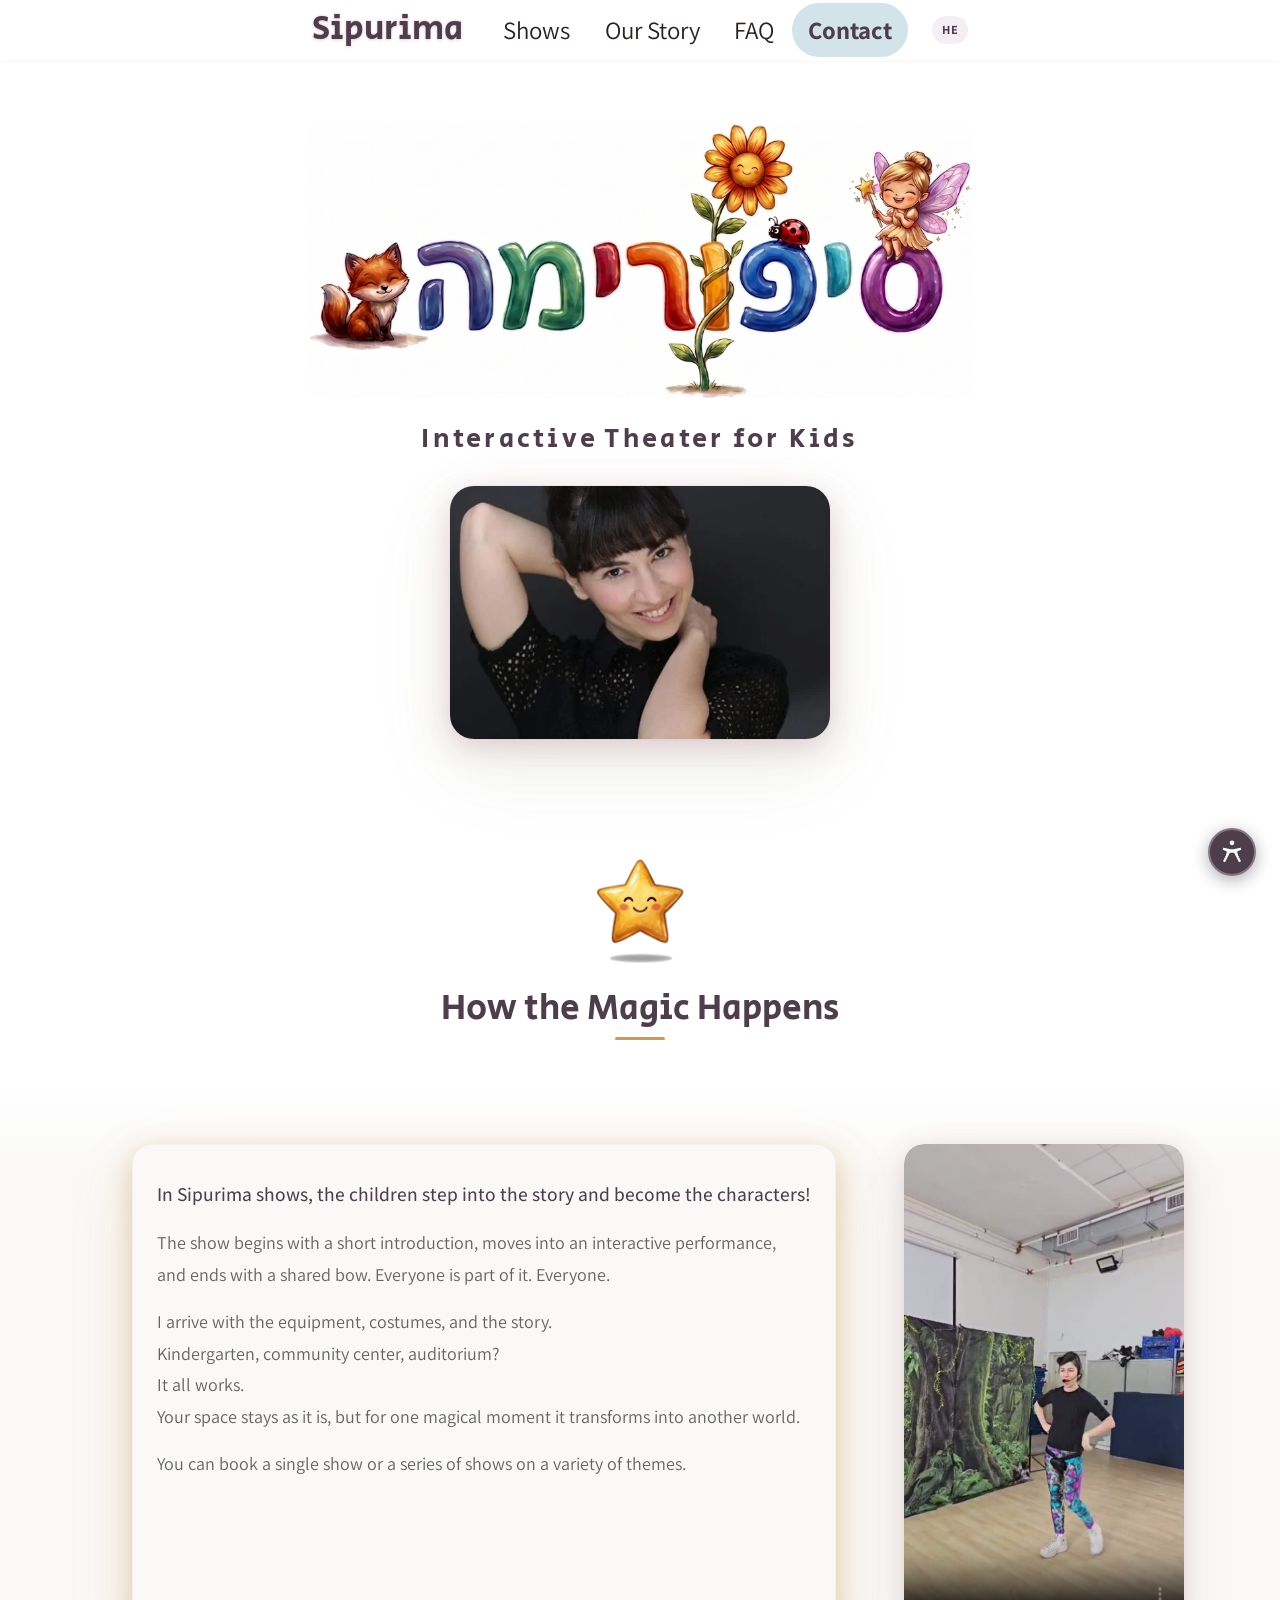
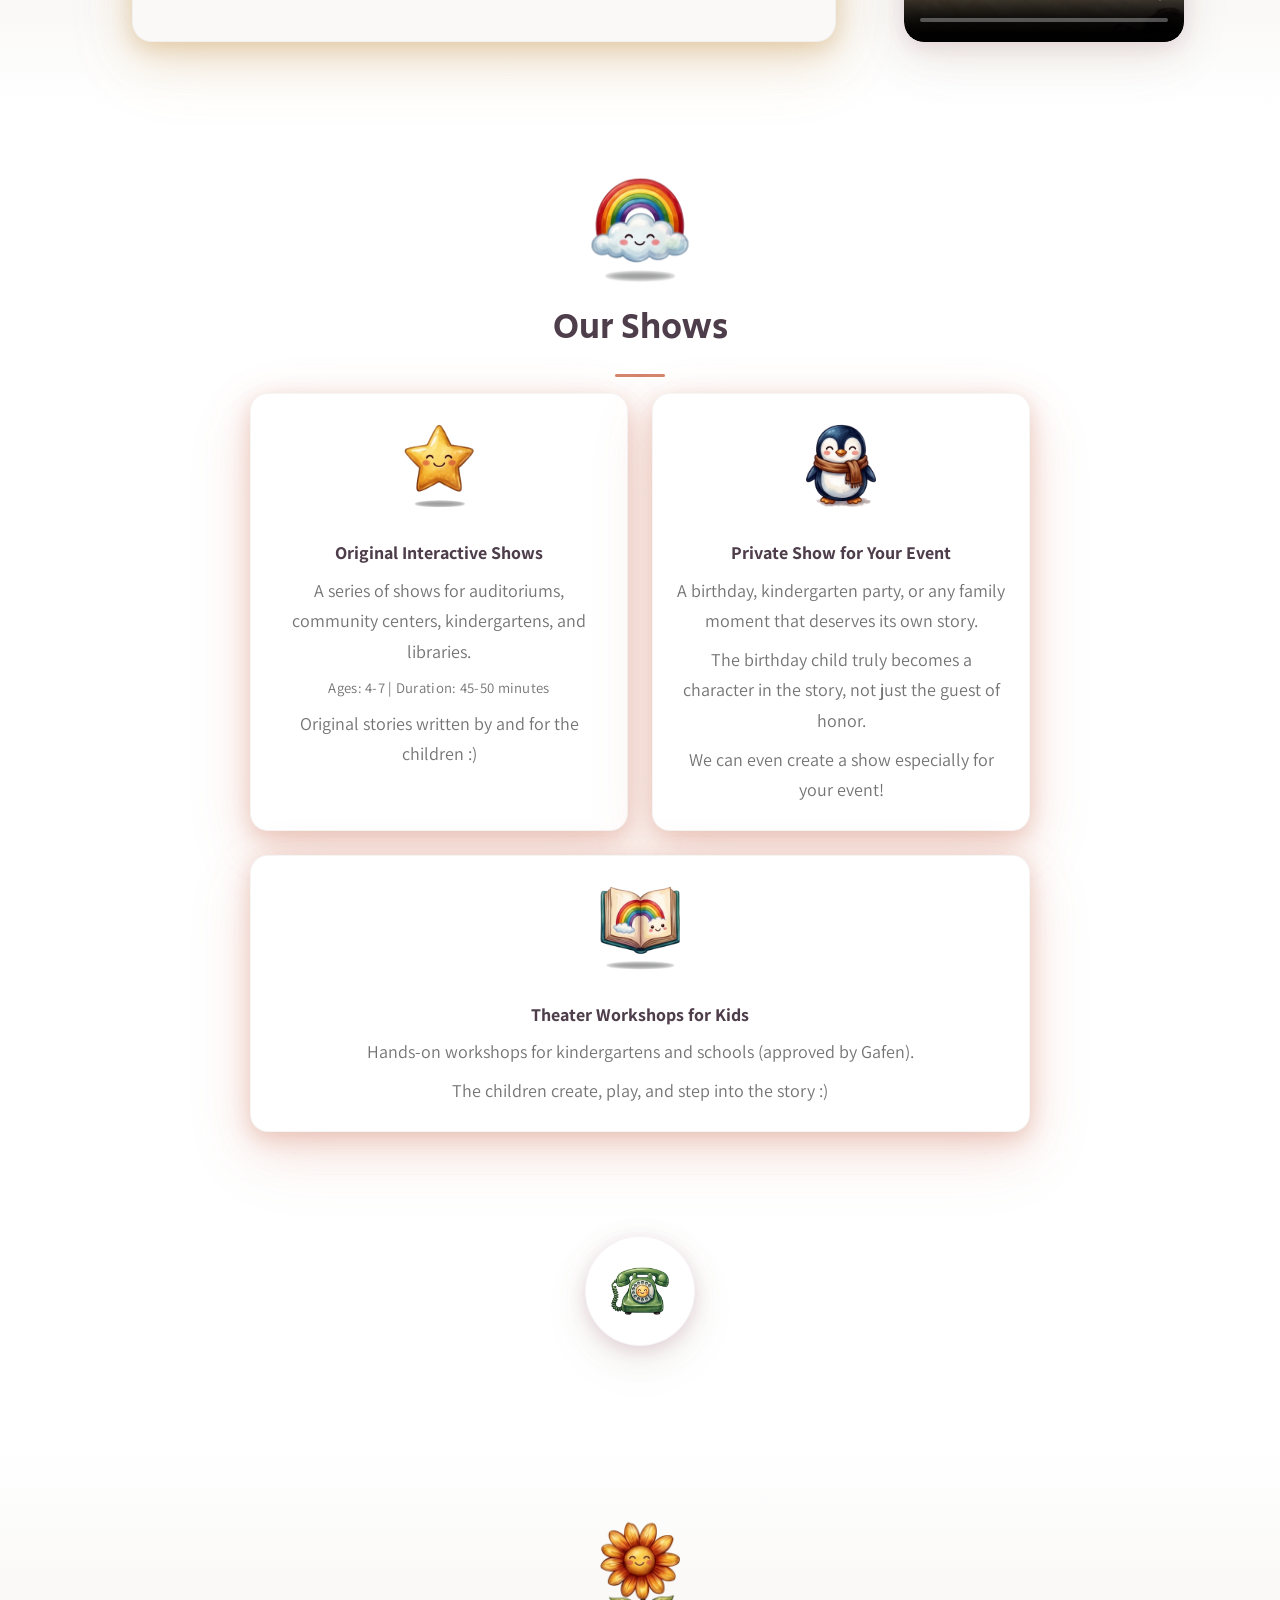
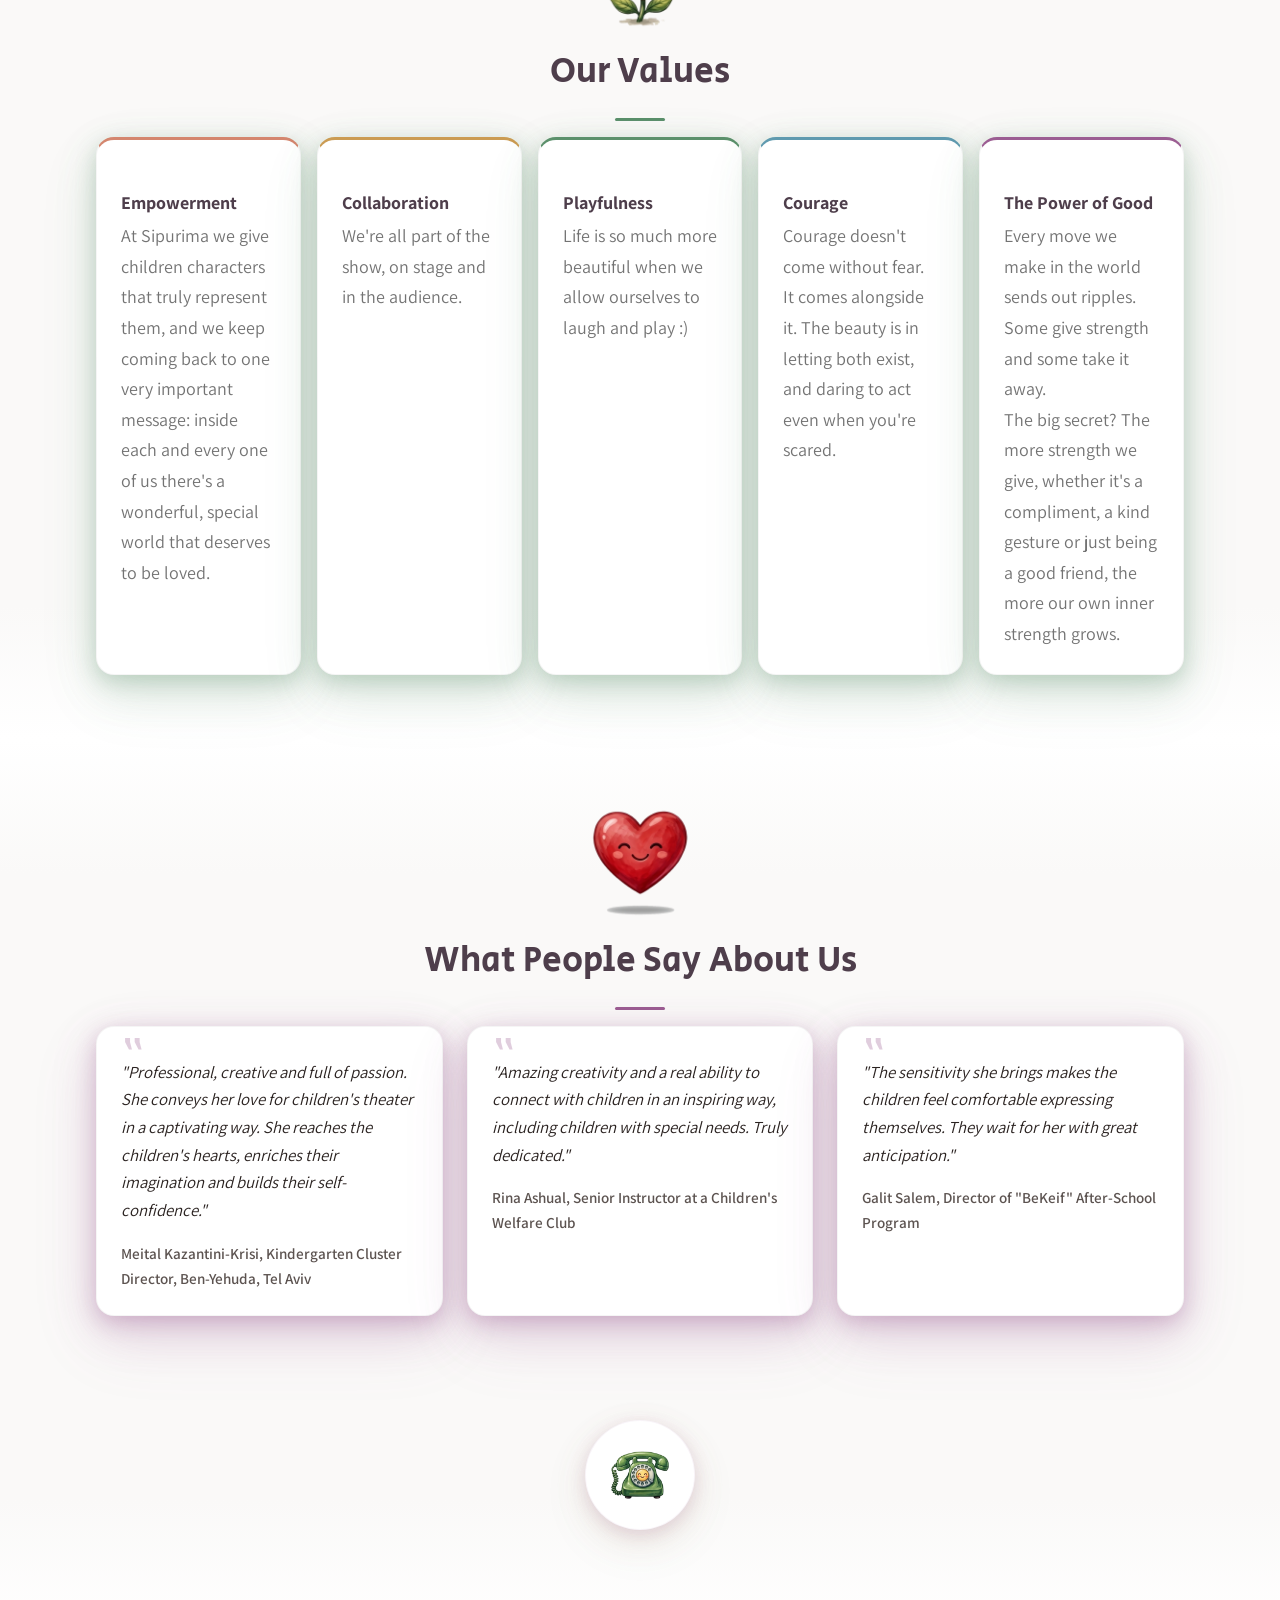
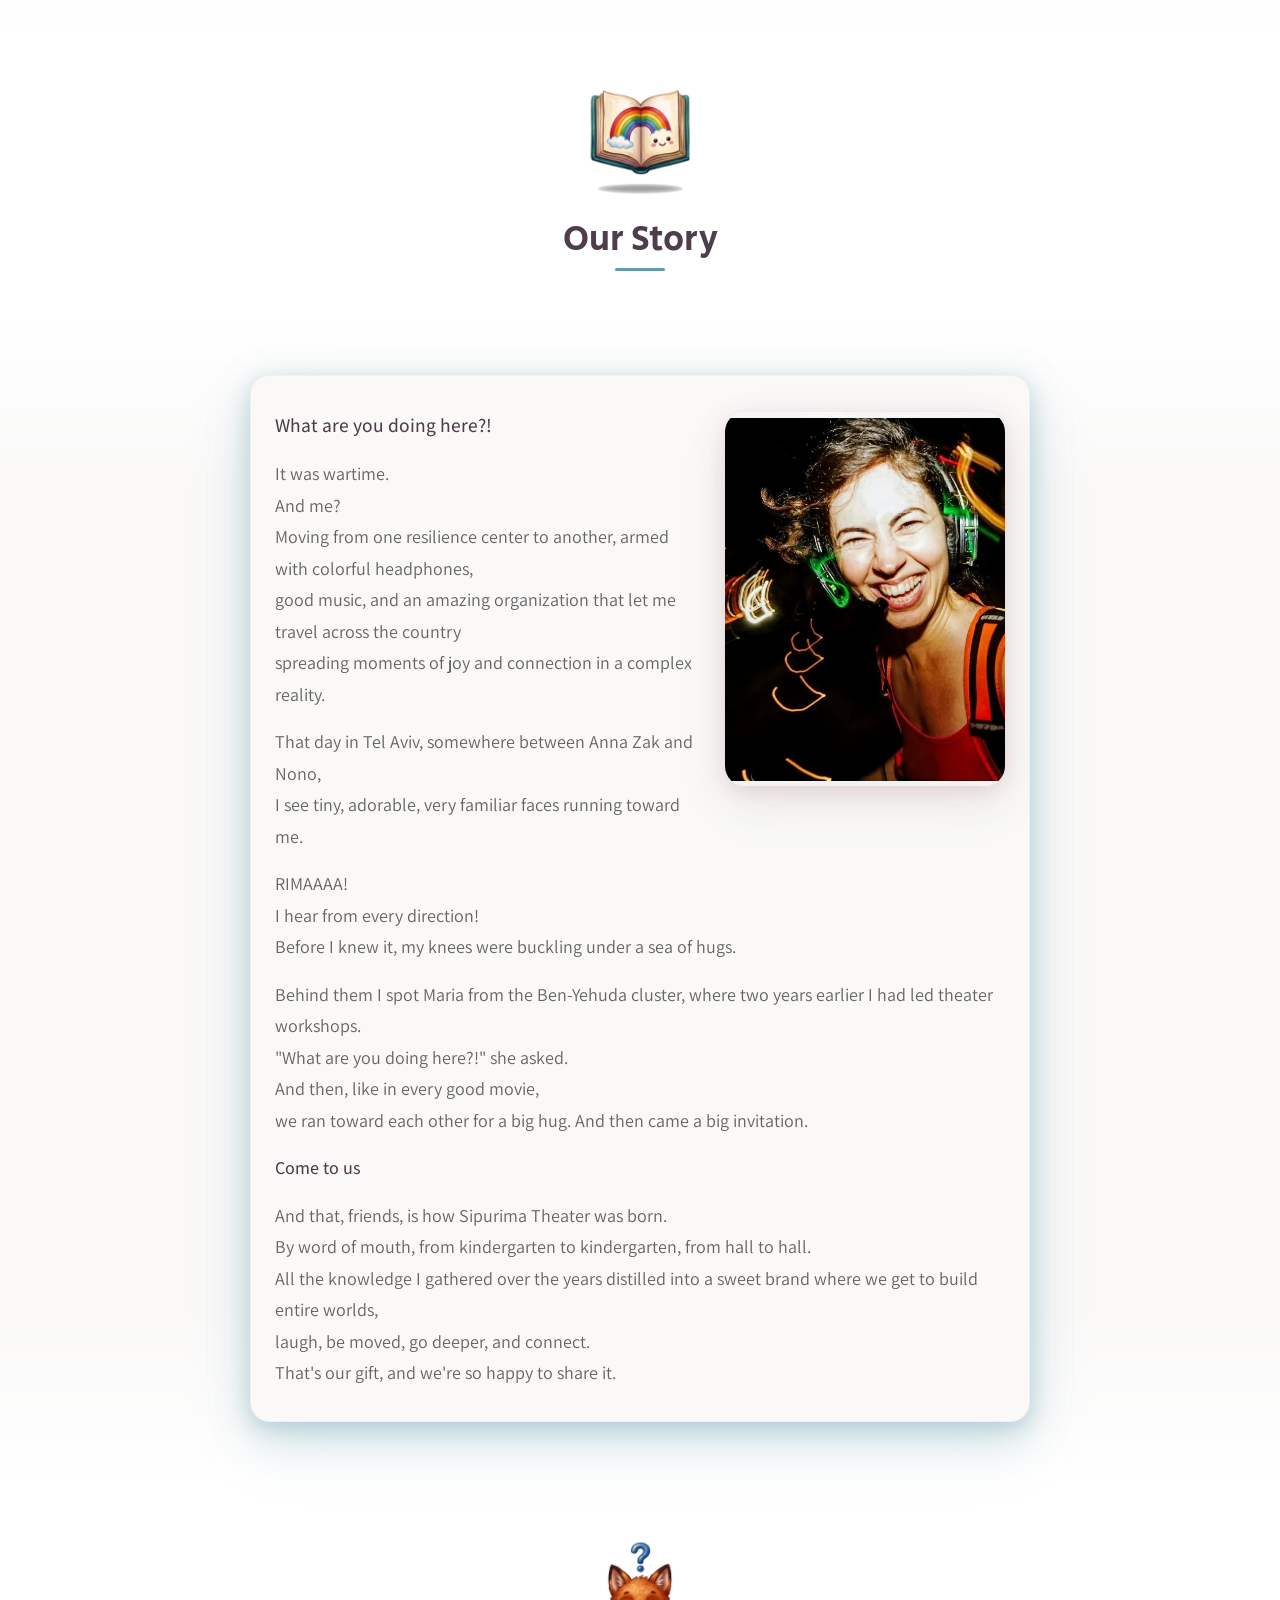
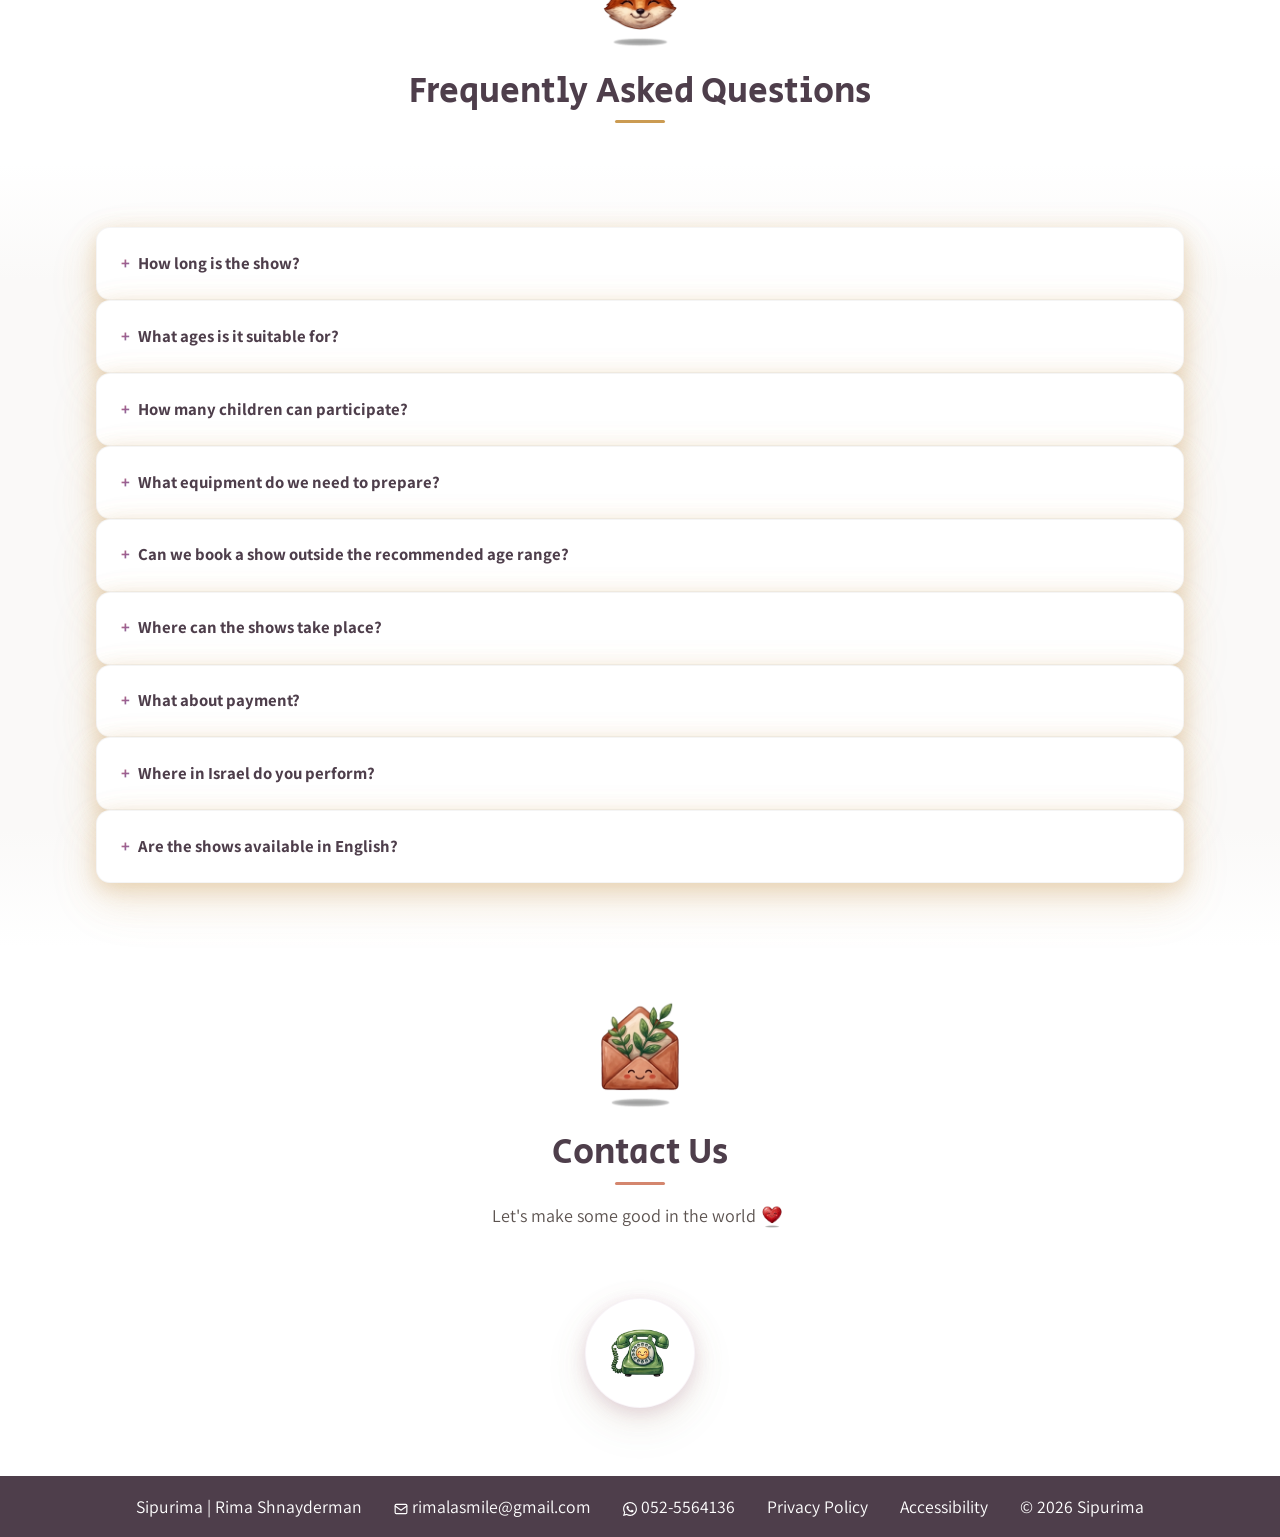
==== website/en/index.html @ 1432ec27 "i18n: add English version + language switcher + bilingual FAQ - Full English page at /en/ with LTR l" ====
<!DOCTYPE html>
<html lang="en" dir="ltr">
<head>
  <meta charset="UTF-8">
  <meta name="viewport" content="width=device-width, initial-scale=1.0">
  <title>Sipurima | Interactive Children's Theater | Rima Shnayderman</title>
  <meta name="description" content="Interactive children's theater across Israel. Theater workshops (approved by Gafen), birthday shows, and team-building performances. Rima Shnayderman.">
  <meta name="keywords" content="Sipurima, Rima Shnayderman, children's theater Israel, interactive theater for kids, kids shows Israel, theater workshops, birthday shows, educational theater, audience participation shows">
  <meta name="google-site-verification" content="5BqhYGvJjFXEqBdQbfiK4NbjrdPpx2jIFDxbOqtiEQo">
  <meta name="theme-color" content="#1A1A2E">
  <meta property="og:type" content="website">
  <meta property="og:locale" content="en_US">
  <meta property="og:title" content="Sipurima | Interactive Children's Theater">
  <meta property="og:description" content="Interactive shows across Israel. Theater workshops (approved by Gafen), birthday shows, and team-building performances. Rima Shnayderman.">
  <meta property="og:url" content="https://sipurima.com/en/">
  <meta property="og:image" content="https://sipurima.com/assets/images/hero-rima-1200.jpg">
  <meta name="twitter:card" content="summary_large_image">
  <meta name="twitter:title" content="Sipurima | Interactive Children's Theater">
  <meta name="twitter:description" content="Interactive shows across Israel. Theater workshops (approved by Gafen), birthday shows, and team-building performances. Rima Shnayderman.">
  <meta name="twitter:image" content="https://sipurima.com/assets/images/hero-rima-1200.jpg">
  <link rel="canonical" href="https://sipurima.com/en/">
  <link rel="alternate" hreflang="he" href="https://sipurima.com/">
  <link rel="alternate" hreflang="en" href="https://sipurima.com/en/">
  <link rel="icon" type="image/png" sizes="32x32" href="../assets/favicon-32.png?v=2">
  <link rel="icon" type="image/png" sizes="16x16" href="../assets/favicon-16.png?v=2">
  <link rel="apple-touch-icon" href="../assets/apple-touch-icon.png?v=2">
  <link rel="manifest" href="../manifest.json">
  <link rel="preload" as="font" type="font/woff2" href="../assets/fonts/secular-one-latin.woff2" crossorigin>
  <link rel="preload" as="font" type="font/woff2" href="../assets/fonts/assistant-latin.woff2" crossorigin>
  <link rel="preload" as="font" type="font/woff2" href="../assets/fonts/heebo-latin.woff2" crossorigin>
  <link rel="stylesheet" href="../style.css?v=5">
  <script type="application/ld+json">
  {
    "@context": "https://schema.org",
    "@type": ["LocalBusiness", "PerformingGroup"],
    "@id": "https://sipurima.com/#business",
    "name": "Sipurima",
    "alternateName": "סיפורימה",
    "description": "Interactive children's theater across Israel. Theater workshops and audience-participation shows.",
    "image": "https://sipurima.com/assets/images/hero-rima-1200.jpg",
    "founder": { "@type": "Person", "name": "Rima Shnayderman", "alternateName": ["רימה שניידרמן", "רימלה"] },
    "telephone": "+972525564136",
    "email": "rimalasmile@gmail.com",
    "url": "https://sipurima.com/en/",
    "areaServed": "Israel",
    "address": { "@type": "PostalAddress", "addressCountry": "IL" },
    "priceRange": "$$",
    "knowsLanguage": ["he", "en"],
    "keywords": "Sipurima, children's theater Israel, interactive theater for kids, theater workshops, Rima Shnayderman, audience participation shows, birthday shows, educational theater"
  }
  </script>
  <script type="application/ld+json">
  {
    "@context": "https://schema.org",
    "@type": "FAQPage",
    "mainEntity": [
      {"@type": "Question", "name": "How long is the show?", "acceptedAnswer": {"@type": "Answer", "text": "Between 45 and 50 minutes."}},
      {"@type": "Question", "name": "What ages is it suitable for?", "acceptedAnswer": {"@type": "Answer", "text": "Ages 4-7."}},
      {"@type": "Question", "name": "How many children can participate?", "acceptedAnswer": {"@type": "Answer", "text": "The show works for groups of 10 to 200 children. We adapt the structure to fit the group size."}},
      {"@type": "Question", "name": "What equipment do we need to prepare?", "acceptedAnswer": {"@type": "Answer", "text": "Seating for the children, an open space for the performance, and a power outlet. We take care of everything else :)"}},
      {"@type": "Question", "name": "Can we book a show outside the recommended age range?", "acceptedAnswer": {"@type": "Answer", "text": "Yes! We have content suitable for ages 3 and 8 as well, but these are different programs, so it's better to talk to us first."}},
      {"@type": "Question", "name": "Where can the shows take place?", "acceptedAnswer": {"@type": "Answer", "text": "Kindergartens, community centers, auditoriums, libraries, living rooms... anywhere the kids feel comfortable."}},
      {"@type": "Question", "name": "What about payment?", "acceptedAnswer": {"@type": "Answer", "text": "After a first conversation we'll send you a clear quote."}},
      {"@type": "Question", "name": "Where in Israel do you perform?", "acceptedAnswer": {"@type": "Answer", "text": "Sipurima travels all over the country! Talk to us, we're nice ;)"}},
      {"@type": "Question", "name": "Are the shows available in English?", "acceptedAnswer": {"@type": "Answer", "text": "Yes! Our shows are available in both Hebrew and English. Let us know your preference when booking."}}
    ]
  }
  </script>
</head>
<body>

  <!-- SVG sprite -->
  <svg xmlns="http://www.w3.org/2000/svg" class="svg-sprite">
    <symbol id="icon-wa" viewBox="0 0 24 24"><path fill="currentColor" d="M17.472 14.382c-.297-.149-1.758-.867-2.03-.967-.273-.099-.471-.148-.67.15-.197.297-.767.966-.94 1.164-.173.199-.347.223-.644.075-.297-.15-1.255-.463-2.39-1.475-.883-.788-1.48-1.761-1.653-2.059-.173-.297-.018-.458.13-.606.134-.133.298-.347.446-.52.149-.174.198-.298.298-.497.099-.198.05-.371-.025-.52-.075-.149-.669-1.612-.916-2.207-.242-.579-.487-.5-.669-.51-.173-.008-.371-.01-.57-.01-.198 0-.52.074-.792.372-.272.297-1.04 1.016-1.04 2.479 0 1.462 1.065 2.875 1.213 3.074.149.198 2.096 3.2 5.077 4.487.709.306 1.262.489 1.694.625.712.227 1.36.195 1.871.118.571-.085 1.758-.719 2.006-1.413.248-.694.248-1.289.173-1.413-.074-.124-.272-.198-.57-.347m-5.421 7.403h-.004a9.87 9.87 0 01-5.031-1.378l-.361-.214-3.741.982.998-3.648-.235-.374a9.86 9.86 0 01-1.51-5.26c.001-5.45 4.436-9.884 9.888-9.884 2.64 0 5.122 1.03 6.988 2.898a9.825 9.825 0 012.893 6.994c-.003 5.45-4.437 9.884-9.885 9.884m8.413-18.297A11.815 11.815 0 0012.05 0C5.495 0 .16 5.335.157 11.892c0 2.096.547 4.142 1.588 5.945L.057 24l6.305-1.654a11.882 11.882 0 005.683 1.448h.005c6.554 0 11.89-5.335 11.893-11.893a11.821 11.821 0 00-3.48-8.413z"/></symbol>
    <symbol id="icon-email" viewBox="0 0 24 24"><rect x="2" y="4" width="20" height="16" rx="2" fill="none" stroke="currentColor" stroke-width="2"/><path d="m22 7-10 7L2 7" fill="none" stroke="currentColor" stroke-width="2" stroke-linecap="round" stroke-linejoin="round"/></symbol>
    <symbol id="i-sun" viewBox="0 0 100 100">
      <g stroke="#F5D76E" stroke-width="3.5" stroke-linecap="round" fill="none" opacity="0.9"><path d="M50 8 Q52 15, 50 18"/><path d="M50 82 Q48 88, 50 92"/><path d="M8 50 Q14 48, 18 50"/><path d="M82 50 Q88 52, 92 50"/><path d="M22 22 Q27 26, 28 28"/><path d="M72 22 Q74 27, 73 29"/><path d="M22 78 Q26 74, 28 72"/><path d="M78 78 Q74 75, 72 72"/><path d="M35 12 Q37 17, 36 20"/><path d="M65 12 Q63 18, 64 20"/><path d="M12 35 Q17 36, 20 36"/><path d="M12 65 Q18 63, 20 64"/><path d="M80 35 Q85 37, 88 36"/><path d="M80 65 Q86 64, 88 65"/><path d="M35 88 Q36 83, 36 80"/><path d="M65 88 Q64 84, 64 80"/></g>
      <ellipse cx="50" cy="50" rx="27" ry="26" fill="#F5D76E" stroke="#E8C43A" stroke-width="2.5"/>
      <circle cx="40" cy="45" r="3" fill="#2A2622"/><circle cx="60" cy="44" r="3.2" fill="#2A2622"/>
      <path d="M38 57 Q44 65, 50 64 Q56 63, 62 56" fill="none" stroke="#2A2622" stroke-width="2.5" stroke-linecap="round"/>
      <circle cx="35" cy="55" r="4" fill="#F2BFB0" opacity="0.6"/><circle cx="65" cy="54" r="4" fill="#F2BFB0" opacity="0.6"/>
    </symbol>
    <symbol id="i-phone" viewBox="0 0 100 100">
      <rect x="28" y="12" width="44" height="76" rx="10" fill="#8FAE8B" stroke="#6B9A6B" stroke-width="2.5"/>
      <rect x="34" y="22" width="32" height="42" rx="4" fill="#d4e8d4" stroke="#6B9A6B" stroke-width="1.5"/>
      <circle cx="50" cy="74" r="5" fill="#d4e8d4" stroke="#6B9A6B" stroke-width="1.5"/>
      <circle cx="43" cy="38" r="2.5" fill="#2A2622"/><circle cx="57" cy="37" r="2.8" fill="#2A2622"/>
      <path d="M42 47 Q48 53, 58 47" fill="none" stroke="#2A2622" stroke-width="2.5" stroke-linecap="round"/>
      <circle cx="38" cy="44" r="3" fill="#F2BFB0" opacity="0.5"/><circle cx="62" cy="43" r="3" fill="#F2BFB0" opacity="0.5"/>
    </symbol>
    <symbol id="i-star" viewBox="0 0 100 100">
      <path d="M50 10 L58 38 L88 38 L64 56 L72 84 L50 68 L28 84 L36 56 L12 38 L42 38 Z" fill="#F5D76E" stroke="#E8C43A" stroke-width="2.5" stroke-linejoin="round"/>
      <circle cx="42" cy="42" r="3.2" fill="#2A2622"/><circle cx="58" cy="41" r="3.5" fill="#2A2622"/>
      <path d="M38 52 Q44 62, 50 61 Q56 60, 62 51" fill="none" stroke="#2A2622" stroke-width="2.8" stroke-linecap="round"/>
      <circle cx="37" cy="50" r="3" fill="#F2BFB0" opacity="0.5"/><circle cx="63" cy="49" r="3" fill="#F2BFB0" opacity="0.5"/>
    </symbol>
    <symbol id="i-heart" viewBox="0 0 100 100">
      <path d="M50 88 C20 65, 5 45, 15 30 C22 20, 35 18, 50 32 C65 18, 78 20, 85 30 C95 45, 80 65, 50 88Z" fill="#F2BFB0" stroke="#D4908A" stroke-width="2.5"/>
      <path d="M35 43 Q39 41, 45 43" fill="none" stroke="#2A2622" stroke-width="2.5" stroke-linecap="round"/>
      <path d="M53 42 Q57 40, 63 42" fill="none" stroke="#2A2622" stroke-width="2.5" stroke-linecap="round"/>
      <path d="M40 55 Q48 60, 58 54" fill="none" stroke="#2A2622" stroke-width="2.2" stroke-linecap="round"/>
      <circle cx="35" cy="51" r="3.5" fill="#F5D76E" opacity="0.4"/><circle cx="63" cy="50" r="3.5" fill="#F5D76E" opacity="0.4"/>
    </symbol>
    <symbol id="i-rainbow" viewBox="0 0 100 100">
      <path d="M10 78 Q10 22, 50 22 Q90 22, 90 78" fill="none" stroke="#F2BFB0" stroke-width="8" stroke-linecap="round"/>
      <path d="M20 78 Q20 32, 50 32 Q80 32, 80 78" fill="none" stroke="#F5D76E" stroke-width="8" stroke-linecap="round"/>
      <path d="M30 78 Q30 42, 50 42 Q70 42, 70 78" fill="none" stroke="#8FAE8B" stroke-width="8" stroke-linecap="round"/>
      <circle cx="42" cy="60" r="2.8" fill="#2A2622"/><circle cx="58" cy="59" r="3" fill="#2A2622"/>
      <path d="M42 70 Q50 76, 58 69" fill="none" stroke="#2A2622" stroke-width="2.2" stroke-linecap="round"/>
      <circle cx="37" cy="66" r="3" fill="#F2BFB0" opacity="0.5"/><circle cx="63" cy="65" r="3" fill="#F2BFB0" opacity="0.5"/>
    </symbol>
    <symbol id="i-flower" viewBox="0 0 100 100">
      <ellipse cx="50" cy="26" rx="11" ry="15" fill="#F2BFB0" stroke="#D4908A" stroke-width="1.5"/>
      <ellipse cx="50" cy="26" rx="11" ry="15" fill="#F5D76E" stroke="#E8C43A" stroke-width="1.5" transform="rotate(72 50 50)"/>
      <ellipse cx="50" cy="26" rx="11" ry="15" fill="#F2BFB0" stroke="#D4908A" stroke-width="1.5" transform="rotate(144 50 50)"/>
      <ellipse cx="50" cy="26" rx="11" ry="15" fill="#F5D76E" stroke="#E8C43A" stroke-width="1.5" transform="rotate(216 50 50)"/>
      <ellipse cx="50" cy="26" rx="11" ry="15" fill="#F2BFB0" stroke="#D4908A" stroke-width="1.5" transform="rotate(288 50 50)"/>
      <circle cx="50" cy="50" r="15" fill="#F5D76E" stroke="#E8C43A" stroke-width="2"/>
      <circle cx="44" cy="47" r="2.5" fill="#2A2622"/><circle cx="56" cy="46" r="2.8" fill="#2A2622"/>
      <path d="M43 56 Q50 62, 57 55" fill="none" stroke="#2A2622" stroke-width="2.2" stroke-linecap="round"/>
      <circle cx="39" cy="53" r="3" fill="#F2BFB0" opacity="0.5"/><circle cx="61" cy="52" r="3" fill="#F2BFB0" opacity="0.5"/>
      <path d="M50 65 Q48 80, 50 90" fill="none" stroke="#8FAE8B" stroke-width="3" stroke-linecap="round"/>
      <path d="M50 78 Q40 73, 38 78" fill="none" stroke="#8FAE8B" stroke-width="2.5" stroke-linecap="round"/>
    </symbol>
    <symbol id="i-book" viewBox="0 0 100 100">
      <path d="M14 25 Q14 18, 25 18 L50 22 L75 18 Q86 18, 86 25 L86 75 Q86 82, 75 82 L50 78 L25 82 Q14 82, 14 75Z" fill="#FDF5E6" stroke="#2A2622" stroke-width="2.5"/>
      <line x1="50" y1="22" x2="50" y2="78" stroke="#2A2622" stroke-width="2" opacity="0.4"/>
      <rect x="20" y="35" width="24" height="2.5" rx="1.2" fill="#2A2622" opacity="0.35"/>
      <rect x="20" y="42" width="18" height="2.5" rx="1.2" fill="#2A2622" opacity="0.35"/>
      <rect x="20" y="49" width="20" height="2.5" rx="1.2" fill="#2A2622" opacity="0.25"/>
      <rect x="56" y="35" width="24" height="2.5" rx="1.2" fill="#2A2622" opacity="0.35"/>
      <rect x="56" y="42" width="18" height="2.5" rx="1.2" fill="#2A2622" opacity="0.35"/>
      <rect x="56" y="49" width="20" height="2.5" rx="1.2" fill="#2A2622" opacity="0.25"/>
      <circle cx="41" cy="60" r="2.2" fill="#2A2622"/><circle cx="59" cy="59" r="2.2" fill="#2A2622"/>
      <path d="M44 68 Q49 71, 56 67" fill="none" stroke="#2A2622" stroke-width="2.2" stroke-linecap="round"/>
      <circle cx="35" cy="65" r="3" fill="#F2BFB0" opacity="0.5"/><circle cx="65" cy="64" r="3" fill="#F2BFB0" opacity="0.5"/>
    </symbol>
    <symbol id="i-envelope" viewBox="0 0 100 100">
      <rect x="12" y="25" width="76" height="50" rx="8" fill="#fff" stroke="#E0E0E0" stroke-width="2"/>
      <path d="M12 30 L50 55 L88 30" fill="none" stroke="#EA4335" stroke-width="3" stroke-linecap="round" stroke-linejoin="round"/>
      <path d="M12 30 L12 72" fill="none" stroke="#4285F4" stroke-width="4" stroke-linecap="round"/>
      <path d="M88 30 L88 72" fill="none" stroke="#FBBC05" stroke-width="4" stroke-linecap="round"/>
      <path d="M12 75 L88 75" fill="none" stroke="#34A853" stroke-width="4" stroke-linecap="round"/>
      <circle cx="38" cy="48" r="2.8" fill="#2A2622"/><circle cx="62" cy="47" r="3" fill="#2A2622"/>
      <path d="M36 58 Q42 66, 50 65 Q58 64, 64 57" fill="none" stroke="#2A2622" stroke-width="2.5" stroke-linecap="round"/>
      <ellipse cx="50" cy="63" rx="4" ry="2.5" fill="#E88B8B" opacity="0.7"/>
      <circle cx="32" cy="55" r="3.5" fill="#F2BFB0" opacity="0.5"/><circle cx="68" cy="54" r="3.5" fill="#F2BFB0" opacity="0.5"/>
    </symbol>
  </svg>


  <!-- NAV -->
  <nav class="nav" id="nav">
    <div class="container nav__inner">
      <a href="#home" class="nav__brand">Sipurima</a>
      <ul class="nav__links" id="nav-links">
        <li><a href="#shows" data-section="shows">Shows</a></li>
        <li><a href="#about" data-section="about">Our Story</a></li>
        <li><a href="#faq" data-section="faq">FAQ</a></li>
        <li><a href="#contact" data-section="contact">Contact</a></li>
      </ul>
      <div class="nav__actions">
        <a href="../" class="nav__lang" aria-label="עברית">HE</a>
        <button class="nav__toggle" id="nav-toggle" aria-label="Menu" aria-expanded="false"><span></span><span></span><span></span></button>
      </div>
    </div>
  </nav>

  <!-- HERO -->
  <header class="hero" id="home">
    <div class="container hero__inner">
      <h1 class="hero__title">
        <img src="../assets/images/logo-hero.png" alt="Sipurima, Interactive Theater for Kids" class="hero__logo" width="1998" height="828">
      </h1>
      <p class="hero__tagline">Interactive Theater for Kids</p>
      <div class="hero__image">
        <picture>
          <source type="image/webp" srcset="../assets/images/hero-rima-480.webp 480w, ../assets/images/hero-rima-768.webp 768w, ../assets/images/hero-rima-1200.webp 1200w" sizes="(max-width: 600px) 100vw, 480px">
          <source type="image/jpeg" srcset="../assets/images/hero-rima-480.jpg 480w, ../assets/images/hero-rima-768.jpg 768w, ../assets/images/hero-rima-1200.jpg 1200w" sizes="(max-width: 600px) 100vw, 480px">
          <img src="../assets/images/hero-rima-768.jpg" alt="Rima Shnayderman, Sipurima" loading="eager" decoding="async" fetchpriority="high" width="768" height="512">
        </picture>
      </div>
    </div>
  </header>

  <main>

    <!-- ═══════════ SHOWS ═══════════ -->
    <section id="shows" class="scroll-section">

      <div class="page-header">
        <div class="container">
          <img src="../assets/images/icon-star.png" alt="" class="section__icon" aria-hidden="true" width="120" height="120">
          <h2 class="section__title" id="how-heading">How the Magic Happens</h2>
          <div class="page-header__line page-header__line--gold"></div>
        </div>
      </div>

      <div class="section" aria-labelledby="how-heading">
        <div class="container how__grid">
          <div class="content-card">
            <p><strong>In Sipurima shows, the children step into the story and become the characters!</strong></p>
            <p>The show begins with a short introduction, moves into an interactive performance,<br>and ends with a shared bow. Everyone is part of it. Everyone.</p>
            <p>I arrive with the equipment, costumes, and the story.<br>Kindergarten, community center, auditorium?<br>It all works.<br>Your space stays as it is, but for one magical moment it transforms into another world.</p>
            <p>You can book a single show or a series of shows on a variety of themes.</p>
          </div>
          <div class="how__video">
            <video controls playsinline preload="metadata" poster="../assets/video/poster.jpg" aria-label="Video clip from a Sipurima show">
              <source src="../assets/video/sipurima-show.mp4" type="video/mp4">
            </video>
          </div>
        </div>
      </div>

      <div class="section" aria-labelledby="services-heading">
        <div class="container">
          <img src="../assets/images/icon-rainbow.png" alt="" class="section__icon" aria-hidden="true" width="120" height="120">
          <h3 id="services-heading" class="section__title">Our Shows</h3>
          <div class="page-header__line page-header__line--pink"></div>
          <div class="services-grid">
            <div class="service-card reveal">
              <img src="../assets/images/icon-star.png" alt="" class="service-card__icon" aria-hidden="true" width="140" height="140">
              <h4>Original Interactive Shows</h4>
              <p>A series of shows for auditoriums, community centers, kindergartens, and libraries.</p>
              <p class="card-meta">Ages: 4-7 | Duration: 45-50 minutes</p>
              <p>Original stories written by and for the children :)</p>
            </div>
            <div class="service-card reveal">
              <img src="../assets/images/icon-penguin.png" alt="" class="service-card__icon" aria-hidden="true" width="140" height="140">
              <h4>Private Show for Your Event</h4>
              <p>A birthday, kindergarten party, or any family moment that deserves its own story.</p>
              <p>The birthday child truly becomes a character in the story, not just the guest of honor.</p>
              <p>We can even create a show especially for your event!</p>
            </div>
            <div class="service-card service-card--wide reveal">
              <img src="../assets/images/icon-book.png" alt="" class="service-card__icon" aria-hidden="true" width="140" height="140">
              <h4>Theater Workshops for Kids</h4>
              <p>Hands-on workshops for kindergartens and schools (approved by Gafen).</p>
              <p>The children create, play, and step into the story :)</p>
            </div>
          </div>
          <div class="cta-wrap">
            <a class="cta-circle" href="https://wa.me/972525564136?text=Hi%20Rima%2C%20I'd%20love%20to%20hear%20about%20your%20shows!" target="_blank" rel="noopener noreferrer" data-wa="hero">
              <img src="../assets/images/icon-phone.png" alt="" class="cta-circle__icon" aria-hidden="true" width="140" height="140">
              <span class="cta-circle__text">Talk to us</span>
            </a>
          </div>
        </div>
      </div>

      <div class="section section--values" aria-labelledby="values-heading">
        <div class="container">
          <img src="../assets/images/icon-sun.png" alt="" class="section__icon" aria-hidden="true" width="120" height="120">
          <h3 id="values-heading" class="section__title">Our Values</h3>
          <div class="page-header__line page-header__line--green"></div>
          <div class="values">
            <div class="values__item reveal values__item--coral">
              <h4>Empowerment</h4>
              <p>At Sipurima we give children characters that truly represent them, and we keep coming back to one very important message: inside each and every one of us there's a wonderful, special world that deserves to be loved.</p>
            </div>
            <div class="values__item reveal values__item--yellow">
              <h4>Collaboration</h4>
              <p>We're all part of the show, on stage and in the audience.</p>
            </div>
            <div class="values__item reveal values__item--green">
              <h4>Playfulness</h4>
              <p>Life is so much more beautiful when we allow ourselves to laugh and play :)</p>
            </div>
            <div class="values__item reveal values__item--lavender">
              <h4>Courage</h4>
              <p>Courage doesn't come without fear. It comes alongside it. The beauty is in letting both exist, and daring to act even when you're scared.</p>
            </div>
            <div class="values__item reveal values__item--purple">
              <h4>The Power of Good</h4>
              <p>Every move we make in the world sends out ripples. Some give strength and some take it away.<br>The big secret? The more strength we give, whether it's a compliment, a kind gesture or just being a good friend, the more our own inner strength grows.</p>
            </div>
          </div>
        </div>
      </div>

    </section>

    <!-- ═══════════ TESTIMONIALS ═══════════ -->
    <section class="section section--testimonials" aria-labelledby="testimonials-heading">
      <div class="container">
        <img src="../assets/images/icon-heart.png" alt="" class="section__icon" aria-hidden="true" width="120" height="120">
        <h2 id="testimonials-heading" class="section__title">What People Say About Us</h2>
        <div class="page-header__line page-header__line--purple"></div>
        <div class="testimonials">
          <blockquote class="testimonial reveal">
            <p>"Professional, creative and full of passion. She conveys her love for children's theater in a captivating way. She reaches the children's hearts, enriches their imagination and builds their self-confidence."</p>
            <footer>Meital Kazantini-Krisi, Kindergarten Cluster Director, Ben-Yehuda, Tel Aviv</footer>
          </blockquote>
          <blockquote class="testimonial reveal">
            <p>"Amazing creativity and a real ability to connect with children in an inspiring way, including children with special needs. Truly dedicated."</p>
            <footer>Rina Ashual, Senior Instructor at a Children's Welfare Club</footer>
          </blockquote>
          <blockquote class="testimonial reveal">
            <p>"The sensitivity she brings makes the children feel comfortable expressing themselves. They wait for her with great anticipation."</p>
            <footer>Galit Salem, Director of "BeKeif" After-School Program</footer>
          </blockquote>
        </div>
        <div class="cta-wrap">
          <a class="cta-circle" href="https://wa.me/972525564136?text=Hi%20Rima%2C%20I'd%20love%20to%20hear%20about%20your%20shows!" target="_blank" rel="noopener noreferrer" data-wa="testimonials">
            <img src="../assets/images/icon-phone.png" alt="" class="cta-circle__icon" aria-hidden="true" width="140" height="140">
            <span class="cta-circle__text">Want this too?</span>
          </a>
        </div>
      </div>
    </section>

    <!-- ═══════════ ABOUT ═══════════ -->
    <section id="about" class="scroll-section">

      <div class="page-header">
        <div class="container">
          <img src="../assets/images/icon-book.png" alt="" class="section__icon" aria-hidden="true" width="120" height="120">
          <h2 class="section__title" id="who-heading">Our Story</h2>
          <div class="page-header__line page-header__line--blue"></div>
        </div>
      </div>

      <div class="section section--who" aria-labelledby="who-heading">
        <div class="container">
          <div class="content-card">
            <picture>
              <source srcset="../assets/images/story-photo.webp" type="image/webp">
              <img class="story-photo" src="../assets/images/story-photo.jpg" alt="Rima performing for children" width="720" height="480" loading="lazy">
            </picture>
            <p><strong>What are you doing here?!</strong></p>

            <p>It was wartime.<br>And me?<br>Moving from one resilience center to another, armed with colorful headphones,<br>good music, and an amazing organization that let me travel across the country<br>spreading moments of joy and connection in a complex reality.</p>

            <p>That day in Tel Aviv, somewhere between Anna Zak and Nono,<br>I see tiny, adorable, very familiar faces running toward me.</p>

            <p>RIMAAAA!<br>I hear from every direction!<br>Before I knew it, my knees were buckling under a sea of hugs.</p>

            <p>Behind them I spot Maria from the Ben-Yehuda cluster, where two years earlier I had led theater workshops.<br>"What are you doing here?!" she asked.<br>And then, like in every good movie,<br>we ran toward each other for a big hug. And then came a big invitation.</p>

            <p><strong>Come to us</strong></p>

            <p>And that, friends, is how Sipurima Theater was born.<br>By word of mouth, from kindergarten to kindergarten, from hall to hall.<br>All the knowledge I gathered over the years distilled into a sweet brand where we get to build entire worlds,<br>laugh, be moved, go deeper, and connect.<br>That's our gift, and we're so happy to share it.</p>
          </div>
        </div>
      </div>

    </section>

    <!-- ═══════════ FAQ ═══════════ -->
    <section id="faq" class="scroll-section">

      <div class="page-header">
        <div class="container">
          <img src="../assets/images/icon-faq.png" alt="" class="section__icon" aria-hidden="true" width="140" height="140">
          <h2 class="section__title">Frequently Asked Questions</h2>
          <div class="page-header__line page-header__line--gold"></div>
        </div>
      </div>

      <div class="section section--faq" aria-labelledby="faq-heading">
        <div class="container">
          <h3 id="faq-heading" class="sr-only">Frequently Asked Questions</h3>

          <details class="faq__item">
            <summary>How long is the show?</summary>
            <p>Between 45 and 50 minutes.</p>
          </details>

          <details class="faq__item">
            <summary>What ages is it suitable for?</summary>
            <p>Ages 4-7.</p>
          </details>

          <details class="faq__item">
            <summary>How many children can participate?</summary>
            <p>The show works for groups of 10 to 200 children.<br>We adapt the structure to fit the group size.</p>
          </details>

          <details class="faq__item">
            <summary>What equipment do we need to prepare?</summary>
            <p>Seating for the children, an open space for the performance, and a power outlet.<br>We take care of everything else :)</p>
          </details>

          <details class="faq__item">
            <summary>Can we book a show outside the recommended age range?</summary>
            <p>Yes! We have content for ages 3 and 8 too,<br>but these are different programs, so it's better to talk to us first.</p>
          </details>

          <details class="faq__item">
            <summary>Where can the shows take place?</summary>
            <p>Kindergartens, community centers, auditoriums, libraries, living rooms...<br>Anywhere the kids feel comfortable.</p>
          </details>

          <details class="faq__item">
            <summary>What about payment?</summary>
            <p>After a first conversation we'll send you a clear quote.</p>
          </details>

          <details class="faq__item">
            <summary>Where in Israel do you perform?</summary>
            <p>Sipurima travels all over the country!<br>Talk to us, we're nice ;)</p>
          </details>

          <details class="faq__item">
            <summary>Are the shows available in English?</summary>
            <p>Yes! Our shows are available in both Hebrew and English.<br>Just let us know your preference when booking.</p>
          </details>

        </div>
      </div>

    </section>

    <!-- ═══════════ CONTACT ═══════════ -->
    <section id="contact" class="scroll-section">

      <div class="page-header">
        <div class="container">
          <img src="../assets/images/icon-envelope.png" alt="" class="section__icon" aria-hidden="true" width="120" height="120">
          <h2 class="section__title">Contact Us</h2>
          <div class="page-header__line page-header__line--pink"></div>
        </div>
      </div>

      <div class="section section--contact" aria-labelledby="contact-heading">
        <div class="container">
          <h3 id="contact-heading" class="sr-only">Contact Us</h3>
          <p class="section__sub">Let's make some good in the world <img src="../assets/images/icon-heart.png" alt="" class="inline-icon" width="24" height="24"></p>

          <div class="cta-wrap reveal">
            <a class="cta-circle" href="https://wa.me/972525564136?text=Hi%20Rima%2C%20I'd%20love%20to%20hear%20about%20your%20shows!" target="_blank" rel="noopener noreferrer" data-wa="contact">
              <img src="../assets/images/icon-phone.png" alt="" class="cta-circle__icon" aria-hidden="true" width="140" height="140">
              <span class="cta-circle__text">Talk to us</span>
            </a>
          </div>
        </div>
      </div>

    </section>

  </main>

  <!-- FOOTER -->
  <footer class="footer">
    <div class="container footer__row">
      <p class="footer__name">Sipurima | Rima Shnayderman</p>
      <p><a href="mailto:rimalasmile@gmail.com"><svg class="icon" width="14" height="14" aria-hidden="true"><use href="#icon-email"/></svg> rimalasmile@gmail.com</a></p>
      <p><a href="https://wa.me/972525564136" target="_blank" rel="noopener noreferrer"><svg class="icon" width="14" height="14" aria-hidden="true"><use href="#icon-wa"/></svg> 052-5564136</a></p>
      <p><a href="../privacy.html">Privacy Policy</a></p>
      <p><a href="../accessibility.html">Accessibility</a></p>
      <p class="footer__credit">&copy; <span id="year"></span> Sipurima</p>
    </div>
  </footer>

  <!-- Accessibility Widget -->
  <div class="a11y-widget" id="a11y-widget">
    <button class="a11y-toggle" id="a11y-toggle" aria-label="Accessibility" aria-expanded="false">
      <svg viewBox="0 0 24 24" width="26" height="26" fill="currentColor" aria-hidden="true"><circle cx="12" cy="3.5" r="2.2"/><path d="M20 8l-3.5.8-2.1.4c-.7.15-1.5.15-2.2.15h-.4c-.7 0-1.5 0-2.2-.15L7.5 8.8 4 8l-.6 1.9L7 11.2l.3.1-.8 3.7-2.8 5.5 1.8.9L8 16.5l2-3.7h4l2 3.7 2.5 4.9 1.8-.9-2.8-5.5-.8-3.7.3-.1 3.6-1.3L20 8z"/></svg>
    </button>
    <div class="a11y-panel" id="a11y-panel" role="dialog" aria-label="Accessibility options">
      <h3 class="a11y-panel__title">Accessibility</h3>
      <button data-a11y="font-up">Increase font +</button>
      <button data-a11y="font-down">Decrease font −</button>
      <button data-a11y="contrast">High contrast</button>
      <button data-a11y="grayscale">Grayscale</button>
      <button data-a11y="links">Highlight links</button>
      <button data-a11y="animations">Stop animations</button>
      <button data-a11y="reset" class="a11y-reset">Reset</button>
    </div>
  </div>


  <script src="../script.js" defer></script>
</body>
</html>
---- website/style.css ----
/* =============================================================
   Sipurima — v3 stylesheet
   Mobile-first, RTL, vanilla CSS.
   Palette: holographic rainbow on white — psychedelic glow accents.
   ============================================================= */

/* ============ Self-hosted fonts ============ */
@font-face {
  font-family: 'Assistant';
  font-style: normal;
  font-weight: 300 700;
  font-display: swap;
  src: url(assets/fonts/assistant-hebrew.woff2) format('woff2');
  unicode-range: U+0307-0308, U+0590-05FF, U+200C-2010, U+20AA, U+25CC, U+FB1D-FB4F;
}
@font-face {
  font-family: 'Assistant';
  font-style: normal;
  font-weight: 300 700;
  font-display: swap;
  src: url(assets/fonts/assistant-latin-ext.woff2) format('woff2');
  unicode-range: U+0100-02BA, U+02BD-02C5, U+02C7-02CC, U+02CE-02D7, U+02DD-02FF, U+0304, U+0308, U+0329, U+1D00-1DBF, U+1E00-1E9F, U+1EF2-1EFF, U+2020, U+20A0-20AB, U+20AD-20C0, U+2113, U+2C60-2C7F, U+A720-A7FF;
}
@font-face {
  font-family: 'Assistant';
  font-style: normal;
  font-weight: 300 700;
  font-display: swap;
  src: url(assets/fonts/assistant-latin.woff2) format('woff2');
  unicode-range: U+0000-00FF, U+0131, U+0152-0153, U+02BB-02BC, U+02C6, U+02DA, U+02DC, U+0304, U+0308, U+0329, U+2000-206F, U+20AC, U+2122, U+2191, U+2193, U+2212, U+2215, U+FEFF, U+FFFD;
}
@font-face {
  font-family: 'Secular One';
  font-style: normal;
  font-weight: 400;
  font-display: swap;
  src: url(assets/fonts/secular-one-hebrew.woff2) format('woff2');
  unicode-range: U+0307-0308, U+0590-05FF, U+200C-2010, U+20AA, U+25CC, U+FB1D-FB4F;
}
@font-face {
  font-family: 'Secular One';
  font-style: normal;
  font-weight: 400;
  font-display: swap;
  src: url(assets/fonts/secular-one-latin-ext.woff2) format('woff2');
  unicode-range: U+0100-02BA, U+02BD-02C5, U+02C7-02CC, U+02CE-02D7, U+02DD-02FF, U+0304, U+0308, U+0329, U+1D00-1DBF, U+1E00-1E9F, U+1EF2-1EFF, U+2020, U+20A0-20AB, U+20AD-20C0, U+2113, U+2C60-2C7F, U+A720-A7FF;
}
@font-face {
  font-family: 'Secular One';
  font-style: normal;
  font-weight: 400;
  font-display: swap;
  src: url(assets/fonts/secular-one-latin.woff2) format('woff2');
  unicode-range: U+0000-00FF, U+0131, U+0152-0153, U+02BB-02BC, U+02C6, U+02DA, U+02DC, U+0304, U+0308, U+0329, U+2000-206F, U+20AC, U+2122, U+2191, U+2193, U+2212, U+2215, U+FEFF, U+FFFD;
}
@font-face {
  font-family: 'Heebo';
  font-style: normal;
  font-weight: 700 900;
  font-display: swap;
  src: url(assets/fonts/heebo-hebrew.woff2) format('woff2');
  unicode-range: U+0307-0308, U+0590-05FF, U+200C-2010, U+20AA, U+25CC, U+FB1D-FB4F;
}
@font-face {
  font-family: 'Heebo';
  font-style: normal;
  font-weight: 700 900;
  font-display: swap;
  src: url(assets/fonts/heebo-latin-ext.woff2) format('woff2');
  unicode-range: U+0100-02BA, U+02BD-02C5, U+02C7-02CC, U+02CE-02D7, U+02DD-02FF, U+0304, U+0308, U+0329, U+1D00-1DBF, U+1E00-1E9F, U+1EF2-1EFF, U+2020, U+20A0-20AB, U+20AD-20C0, U+2113, U+2C60-2C7F, U+A720-A7FF;
}
@font-face {
  font-family: 'Heebo';
  font-style: normal;
  font-weight: 700 900;
  font-display: swap;
  src: url(assets/fonts/heebo-latin.woff2) format('woff2');
  unicode-range: U+0000-00FF, U+0131, U+0152-0153, U+02BB-02BC, U+02C6, U+02DA, U+02DC, U+0304, U+0308, U+0329, U+2000-206F, U+20AC, U+2122, U+2191, U+2193, U+2212, U+2215, U+FEFF, U+FFFD;
}

:root {
  --heading: #4E3E4B;
  --accent-pink: #D4866E;
  --accent-purple: #9B5D92;
  --accent-blue: #5F9AAF;
  --accent-green: #5B906B;
  --accent-gold: #CB9B52;
  --ink: #2A2220;
  --ink-soft: #5C5350;
  --ink-muted: #6B6260;
  --bg: #fff;
  --bg-alt: #FAF9F8;
  --wa-green: #25D366;
  --wa-green-dark: #1EB354;

  --glow: 0 4px 18px rgba(155,93,146,0.14), 0 12px 38px rgba(176,74,42,0.10), 0 20px 58px rgba(91,144,107,0.06);
  --glow-hover: 0 6px 24px rgba(155,93,146,0.22), 0 18px 50px rgba(176,74,42,0.14), 0 28px 74px rgba(91,144,107,0.09);
  --glow-subtle: 0 3px 14px rgba(155,93,146,0.12), 0 8px 30px rgba(176,74,42,0.08), 0 14px 46px rgba(91,144,107,0.05);
  --glow-subtle-hover: 0 6px 22px rgba(155,93,146,0.20), 0 16px 44px rgba(176,74,42,0.12), 0 24px 64px rgba(91,144,107,0.08);

  --radius: 16px;
  --radius-sm: 10px;

  --space-1: 0.5rem;
  --space-2: 1rem;
  --space-3: 1.5rem;
  --space-4: 2rem;
  --space-5: 3rem;
  --space-6: 4rem;

  --max-w: 1120px;
}

@keyframes shimmer {
  0% { background-position: -200% center; }
  100% { background-position: 200% center; }
}


.svg-sprite { display: none; }

* { box-sizing: border-box; }

html {
  scroll-behavior: smooth;
  -webkit-text-size-adjust: 100%;
}

body {
  margin: 0;
  padding-top: 60px;
  overflow-x: hidden;
  position: relative;
  font-family: 'Assistant', system-ui, -apple-system, 'Segoe UI', Arial, sans-serif;
  font-size: 18px;
  line-height: 1.65;
  color: var(--ink);
  background: var(--bg);
  direction: rtl;
  text-align: right;
  -webkit-font-smoothing: antialiased;
}

h1, h2, h3 {
  font-family: 'Secular One', 'Assistant', Arial, sans-serif;
  color: var(--heading);
  line-height: 1.25;
  margin: 0 0 var(--space-2);
}

h1 { font-size: clamp(1.8rem, 6vw, 3rem); font-weight: 400; }
h2 { font-size: clamp(1.5rem, 4.5vw, 2.2rem); font-weight: 400; }
h3 { font-size: 1.2rem; font-weight: 400; }

p { margin: 0 0 var(--space-2); }
mark { background: none; color: var(--heading); font-weight: 500; padding: 0; }

a { color: var(--heading); text-decoration: underline; text-underline-offset: 3px; }
a:hover, a:focus { color: var(--accent-pink); }

img { max-width: 100%; height: auto; display: block; }

.container {
  width: 100%;
  max-width: var(--max-w);
  margin: 0 auto;
  padding: 0 var(--space-2);
  position: relative;
  z-index: 2;
}

.visually-hidden,
.sr-only {
  position: absolute !important;
  width: 1px; height: 1px;
  padding: 0; margin: -1px;
  overflow: hidden; clip: rect(0,0,0,0);
  white-space: nowrap; border: 0;
}

/* ============ Nav ============ */
.nav {
  position: fixed;
  top: 0;
  right: 0;
  left: 0;
  z-index: 200;
  height: 60px;
  background: rgba(255, 255, 255, 0.95);
  backdrop-filter: blur(8px);
  -webkit-backdrop-filter: blur(8px);
  box-shadow: 0 1px 6px rgba(0, 0, 0, 0.04);
}

.nav__inner {
  display: flex;
  align-items: center;
  justify-content: center;
  gap: 1.5rem;
  height: 60px;
}

.nav__brand {
  text-decoration: none;
  font-family: 'Secular One', 'Assistant', sans-serif;
  font-weight: 400;
  font-size: 2.1rem;
  color: var(--heading);
  text-shadow: 0 1px 3px rgba(155,93,146,0.3), 0 -1px 2px rgba(212,134,110,0.2);
  transition: text-shadow 0.3s;
}
.nav__brand:hover {
  color: var(--heading);
  text-shadow:
    0 0 10px rgba(155,93,146,0.55),
    0 0 24px rgba(212,134,110,0.4),
    0 0 44px rgba(91,144,107,0.25);
}

.nav__links {
  list-style: none;
  margin: 0;
  padding: 0;
  display: flex;
  align-items: center;
  gap: 0.15rem;
}

.nav__links a {
  display: block;
  padding: 0.4rem 1rem;
  text-decoration: none;
  color: var(--ink);
  font-weight: 400;
  font-size: 1.55rem;
  white-space: nowrap;
  border-radius: 999px;
  transition: background 0.15s;
}
.nav__links a:hover,
.nav__links a:focus                                    { color: var(--heading); font-weight: 700; }
.nav__links a[data-section="shows"]:hover,
.nav__links a[data-section="shows"]:focus              { background: rgba(212,134,110,0.2); }
.nav__links a[data-section="about"]:hover,
.nav__links a[data-section="about"]:focus              { background: rgba(155,93,146,0.18); }
.nav__links a[data-section="faq"]:hover,
.nav__links a[data-section="faq"]:focus                { background: rgba(210,120,50,0.2); }
.nav__links a[data-section="contact"]:hover,
.nav__links a[data-section="contact"]:focus            { background: rgba(95,154,175,0.22); }

.nav__links a.is-active                                { color: var(--heading); font-weight: 700; }
.nav__links a[data-section="shows"].is-active          { background: rgba(212,134,110,0.25); }
.nav__links a[data-section="about"].is-active          { background: rgba(155,93,146,0.22); }
.nav__links a[data-section="faq"].is-active            { background: rgba(210,120,50,0.25); }
.nav__links a[data-section="contact"].is-active        { background: rgba(95,154,175,0.28); }

/* Hamburger — hidden on desktop, visible on mobile via media query */
.nav__toggle {
  display: none;
  flex-direction: column;
  gap: 5px;
  background: none;
  border: none;
  cursor: pointer;
  padding: 6px;
}
.nav__toggle span {
  display: block;
  width: 24px;
  height: 2.5px;
  background: var(--heading);
  border-radius: 2px;
  transition: transform 0.2s, opacity 0.2s;
}
.nav__toggle[aria-expanded="true"] span:nth-child(1) { transform: translateY(7.5px) rotate(45deg); }
.nav__toggle[aria-expanded="true"] span:nth-child(2) { opacity: 0; }
.nav__toggle[aria-expanded="true"] span:nth-child(3) { transform: translateY(-7.5px) rotate(-45deg); }

/* Nav actions container */
.nav__actions { display: flex; align-items: center; gap: 0.5rem; }

/* Language switcher */
.nav__lang {
  display: inline-flex;
  align-items: center;
  justify-content: center;
  text-decoration: none;
  font-family: 'Assistant', sans-serif;
  font-weight: 700;
  font-size: 0.78rem;
  letter-spacing: 0.04em;
  color: var(--heading);
  background: rgba(155,93,146,0.1);
  border-radius: 999px;
  padding: 0.25rem 0.6rem;
  transition: background 0.15s, color 0.15s;
}
.nav__lang:hover, .nav__lang:focus {
  background: rgba(155,93,146,0.25);
  color: var(--heading);
}

.scroll-section { scroll-margin-top: 60px; }

.icon {
  display: inline-block;
  vertical-align: middle;
  flex-shrink: 0;
}

/* ============ Buttons ============ */
.btn {
  display: inline-flex;
  align-items: center;
  justify-content: center;
  gap: 0.5rem;
  padding: 0.85rem 1.6rem;
  border-radius: 999px;
  font-family: 'Assistant', sans-serif;
  font-size: 1.05rem;
  font-weight: 700;
  text-decoration: none;
  border: 2px solid transparent;
  cursor: pointer;
  transition: transform 0.15s ease, box-shadow 0.15s ease, background-color 0.15s ease;
  line-height: 1.2;
}
.btn:hover, .btn:focus {
  transform: translateY(-1px);
}
.btn:focus-visible {
  outline: 3px solid var(--accent-purple);
  outline-offset: 2px;
}
.btn--primary,
.btn--secondary {
  background: var(--heading);
  color: #fff;
  border: none;
  box-shadow: 0 4px 14px rgba(212,134,110,0.3), 0 8px 28px rgba(155,93,146,0.25), 0 14px 44px rgba(95,154,175,0.15);
  transition: transform 0.15s, box-shadow 0.3s;
}
.btn--primary:hover, .btn--primary:focus,
.btn--secondary:hover, .btn--secondary:focus {
  color: #fff;
  box-shadow: 0 6px 20px rgba(212,134,110,0.45), 0 12px 38px rgba(155,93,146,0.35), 0 20px 58px rgba(95,154,175,0.2);
}
.btn--large { padding: 1.05rem 2rem; font-size: 1.15rem; }
.btn--block { display: flex; width: 100%; }

/* ============ Sections ============ */
.section {
  padding: var(--space-5) 0;
}
.section:nth-child(even) {
  background: linear-gradient(to bottom, var(--bg) 0%, var(--bg-alt) 15%, var(--bg-alt) 85%, var(--bg) 100%);
}
.section__title {
  text-align: center;
  margin-bottom: var(--space-3);
  font-size: clamp(1.6rem, 5vw, 2.2rem);
}
.section__sub {
  text-align: center;
  color: var(--ink-soft);
  max-width: 640px;
  margin: 0 auto var(--space-3);
}

/* ============ Section icons ============ */
.section__icon {
  display: block;
  width: 120px; height: 120px;
  margin: 0 auto 1rem;
  object-fit: contain;
}

/* ============ 1. Hero ============ */
.hero {
  background: var(--bg);
  padding: var(--space-2) 0 var(--space-2);
}
.hero__inner {
  display: grid;
  gap: 0;
  text-align: center;
  max-width: 700px;
  margin: 0 auto;
}
.hero__title {
  margin-bottom: 0.1em;
  line-height: 1;
}
.hero__logo {
  display: block;
  width: clamp(340px, 70vw, 660px);
  height: auto;
  margin: 0 auto;
}
.hero__line {
  display: none;
}
.hero__tagline {
  font-family: 'Secular One', sans-serif;
  font-size: clamp(1.2rem, 3.5vw, 1.7rem);
  font-weight: 400;
  letter-spacing: 0.12em;
  color: var(--heading);
  text-align: center;
  margin-top: 0.9rem;
  margin-bottom: 0;
}
.hero__image {
  margin-top: 1.5rem;
  margin-bottom: 0;
  max-width: 380px;
  margin-inline: auto;
  position: relative;
}
.how__video { position: relative; }
/* How section — side-by-side grid */
.how__grid {
  display: grid;
  gap: var(--space-3);
}
@media (min-width: 768px) {
  .how__grid {
    grid-template-columns: 1fr 280px;
    align-items: stretch;
    gap: var(--space-4);
  }
  .how__grid .content-card {
    max-width: none;
  }
  .how__grid .how__video {
    margin: 0;
    max-width: none;
    width: 100%;
  }
}

.section.section--contact { position: relative; padding-top: 0; margin-top: -1.5rem; background: none; }
.section.section--contact .cta-wrap { padding-top: 4.25rem; padding-bottom: 1rem; }
.section.section--contact .section__sub { margin-bottom: 0; }
.inline-icon { display: inline-block; vertical-align: middle; margin-right: 0.2rem; }
.hero__image img {
  width: 100%;
  border-radius: 24px;
  box-shadow:
    0 6px 24px rgba(155,93,146,0.2),
    0 16px 48px rgba(212,134,110,0.15),
    0 28px 80px rgba(91,144,107,0.1),
    0 0 0 1px rgba(155,93,146,0.04);
  aspect-ratio: 3 / 2;
  object-fit: cover;
}
/* CTA circle — expands to rectangle on tap */
.cta-circle {
  display: flex;
  flex-direction: column;
  align-items: center;
  justify-content: center;
  text-decoration: none;
  width: 110px;
  height: 110px;
  border-radius: 50%;
  background: #fff;
  box-shadow: 0 4px 16px rgba(155,93,146,0.18), 0 10px 32px rgba(212,134,110,0.13), 0 16px 48px rgba(91,144,107,0.08);
  cursor: pointer;
  overflow: hidden;
  transition: width 0.3s ease, height 0.3s ease, border-radius 0.3s ease, box-shadow 0.3s ease, padding 0.3s ease, transform 0.3s ease;
  margin: 0 auto;
  padding: 0;
  border: 1.5px solid rgba(155,93,146,0.06);
}
.cta-circle:hover, .cta-circle:focus {
  box-shadow: 0 4px 18px rgba(155,93,146,0.28), 0 12px 40px rgba(212,134,110,0.2), 0 20px 60px rgba(91,144,107,0.12);
  color: var(--heading);
  transform: translateY(-2px);
}
.cta-circle__icon {
  width: 72px; height: 72px;
  flex-shrink: 0;
  object-fit: contain;
  transition: width 0.3s ease, height 0.3s ease;
}
.cta-circle__text {
  font-family: 'Assistant', sans-serif;
  font-weight: 700;
  font-size: 0.75rem;
  color: var(--heading);
  white-space: nowrap;
  opacity: 0;
  max-height: 0;
  overflow: hidden;
  transition: opacity 0.25s ease, max-height 0.3s ease, margin 0.3s ease;
  margin-top: 0;
}
.cta-circle.is-open,
.cta-circle:hover {
  width: 120px;
  height: 100px;
  border-radius: 22px;
  padding: 0.6rem;
  box-shadow: 0 4px 18px rgba(155,93,146,0.28), 0 12px 40px rgba(212,134,110,0.2), 0 20px 60px rgba(91,144,107,0.12);
}
.cta-circle.is-open .cta-circle__icon,
.cta-circle:hover .cta-circle__icon {
  width: 48px; height: 48px;
}
.cta-circle.is-open .cta-circle__text,
.cta-circle:hover .cta-circle__text {
  opacity: 1;
  max-height: 2em;
  margin-top: 0.25rem;
}

/* Service cards */
.services-grid {
  display: grid;
  gap: var(--space-3);
  max-width: 780px;
  margin: 0 auto;
}
.service-card {
  background: #fff;
  border-radius: 18px;
  padding: var(--space-3);
  box-shadow: 0 6px 20px rgba(212,134,110,0.3), 0 14px 44px rgba(212,134,110,0.22), 0 24px 68px rgba(212,134,110,0.12);
  border: 1px solid rgba(0,0,0,0.04);
  text-align: center;
  transition: box-shadow 0.3s ease, transform 0.3s ease;
}
.service-card:hover {
  box-shadow: 0 10px 30px rgba(212,134,110,0.45), 0 22px 58px rgba(212,134,110,0.32), 0 34px 84px rgba(212,134,110,0.18);
  transform: translateY(-3px);
}
.cta-wrap {
  text-align: center;
  padding: 6.5rem 0 2.5rem;
  display: flex;
  justify-content: center;
}
.cta-wrap .btn { max-width: 280px; }
.field--alt {
  position: absolute;
  left: -9999px;
  height: 0;
  overflow: hidden;
  opacity: 0;
}
.service-card__icon {
  display: block;
  width: 96px; height: 96px;
  margin: 0 auto 1rem;
  object-fit: contain;
}
.service-card h4 {
  color: var(--heading);
  margin-bottom: 0.5rem;
}
.service-card p { color: rgba(0,0,0,0.55); margin-bottom: 0.5rem; font-weight: 400; line-height: 1.7; }
.service-card p:last-child { margin-bottom: 0; }
.card-meta { font-size: 0.82em; font-weight: 500; color: rgba(0,0,0,0.4); letter-spacing: 0.02em; }
.card-badge {
  display: inline-block;
  background: var(--accent-green);
  color: #fff;
  font-size: 0.72rem;
  font-weight: 700;
  padding: 0.22rem 0.7rem;
  border-radius: 999px;
  margin-bottom: 0.6rem;
  letter-spacing: 0.02em;
}

/* Page header (for inner pages) — unified style */
.page-header {
  padding: var(--space-5) 0 var(--space-3);
  text-align: center;
}
.page-header .section__title {
  font-size: clamp(1.6rem, 5vw, 2.2rem);
  margin-bottom: 0.3rem;
}
.page-header__line {
  width: 50px;
  height: 3px;
  border-radius: 2px;
  margin: 0.4rem auto 1rem;
  background: var(--accent-purple);
}
.page-header__line--pink { background: var(--accent-pink); }
.page-header__line--gold { background: var(--accent-gold); }
.page-header__line--green { background: var(--accent-green); }
.page-header__line--blue { background: var(--accent-blue); }
.page-header__line--purple { background: var(--accent-purple); }

@media (min-width: 768px) {
  .services-grid { grid-template-columns: repeat(2, 1fr); }
  .service-card--wide { grid-column: 1 / -1; }
}

/* ============ 2. Who ============ */
.placeholder-note {
  background: #FFF5E0;
  border: 1px dashed var(--accent-pink);
  padding: var(--space-3);
  border-radius: var(--radius);
  color: var(--ink-soft);
  text-align: center;
  font-style: italic;
}

/* ============ Content cards ============ */
.content-card {
  position: relative;
  background: var(--bg-alt);
  border-radius: 20px;
  padding: var(--space-4) var(--space-3);
  border: 1px solid rgba(0,0,0,0.03);
  max-width: 780px;
  margin: 0 auto;
  overflow: hidden;
  transition: box-shadow 0.3s ease, transform 0.3s ease;
}
.content-card:hover {
  transform: translateY(-2px);
}

/* Content card shadows — matched to section color */
#shows .content-card {
  box-shadow: 0 6px 20px rgba(203,155,82,0.3), 0 14px 44px rgba(203,155,82,0.22), 0 24px 68px rgba(203,155,82,0.12);
}
#shows .content-card:hover {
  box-shadow: 0 10px 30px rgba(203,155,82,0.45), 0 22px 58px rgba(203,155,82,0.32), 0 34px 84px rgba(203,155,82,0.18);
}
#about .content-card {
  box-shadow: 0 6px 20px rgba(95,154,175,0.3), 0 14px 44px rgba(95,154,175,0.22), 0 24px 68px rgba(95,154,175,0.12);
}
#about .content-card:hover {
  box-shadow: 0 10px 30px rgba(95,154,175,0.45), 0 22px 58px rgba(95,154,175,0.32), 0 34px 84px rgba(95,154,175,0.18);
}
.content-card p:last-child { margin-bottom: 0; }
.content-card p { color: rgba(0,0,0,0.6); font-weight: 400; line-height: 1.75; }
.content-card p:first-of-type { font-size: 1.08em; color: rgba(0,0,0,0.8); }
.content-card strong { font-weight: 500; color: var(--heading); }

/* ============ Story photo ============ */
.story-photo {
  width: 100%;
  max-width: 280px;
  border-radius: 20px;
  box-shadow: var(--glow);
  object-fit: cover;
  aspect-ratio: 3 / 4;
  float: left;
  margin: 0.25rem var(--space-3) var(--space-2) 0;
}
@media (max-width: 599px) {
  .story-photo {
    max-width: 180px;
  }
}

/* ============ 3. How — video ============ */
.how__video {
  max-width: 320px;
  margin: var(--space-4) auto 0;
  border-radius: 20px;
  overflow: hidden;
  box-shadow: var(--glow);
}
.how__video video {
  display: block;
  width: 100%;
  height: 100%;
  object-fit: cover;
  border-radius: 20px;
}

/* ============ 4. Values ============ */
.values {
  list-style: none;
  padding: 0;
  margin: 0;
  display: grid;
  gap: var(--space-2);
}
.values__item {
  padding: var(--space-3);
  border-radius: 18px;
  box-shadow: 0 6px 20px rgba(91,144,107,0.26), 0 14px 40px rgba(91,144,107,0.18), 0 22px 60px rgba(91,144,107,0.1);
  border: 1px solid rgba(0,0,0,0.04);
  background: #fff;
  transition: box-shadow 0.3s ease, transform 0.3s ease;
}
.values__item:hover {
  box-shadow: 0 10px 30px rgba(91,144,107,0.4), 0 22px 58px rgba(91,144,107,0.28), 0 34px 80px rgba(91,144,107,0.16);
  transform: translateY(-2px);
}
.values__item h4 {
  color: var(--heading);
  margin-bottom: 0.25rem;
}
.values__item p { margin: 0; color: rgba(0,0,0,0.55); font-weight: 400; line-height: 1.7; }
.values__item--coral { border-top: 3px solid var(--accent-pink); }
.values__item--yellow { border-top: 3px solid var(--accent-gold); }
.values__item--green { border-top: 3px solid var(--accent-green); }
.values__item--lavender { border-top: 3px solid var(--accent-blue); }
.values__item--purple { border-top: 3px solid var(--accent-purple); }

/* ============ 5. Shows / Pricing ============ */
.shows__content p,
.section--private p {
  max-width: 780px;
  margin-inline: auto;
}
.pricing__title {
  text-align: center;
  margin-top: var(--space-4);
  color: var(--heading);
}
.pricing {
  width: 100%;
  max-width: 640px;
  margin: var(--space-2) auto;
  border-collapse: collapse;
  background: #fff;
  border-radius: var(--radius);
  overflow: hidden;
  box-shadow: 0 2px 8px rgba(0, 0, 0, 0.05);
}
.pricing th, .pricing td {
  padding: 0.9rem 1rem;
  text-align: right;
  border-bottom: 1px solid var(--bg-alt);
}
.pricing thead th {
  background: var(--heading);
  color: #fff;
  font-weight: 700;
}
.pricing tbody th {
  font-weight: 600;
  color: var(--ink);
}
.pricing tbody td {
  font-weight: 700;
  color: var(--accent-pink);
}
.pricing tbody tr:last-child th,
.pricing tbody tr:last-child td { border-bottom: none; }
.pricing__note {
  text-align: center;
  color: var(--ink-soft);
  font-size: 0.95rem;
  max-width: 640px;
  margin: var(--space-2) auto var(--space-3);
}
.mini-testimonial {
  max-width: 500px;
  margin: var(--space-3) auto;
  padding: var(--space-2) var(--space-3);
  background: #fff;
  border-radius: var(--radius);
  border-right: 4px solid var(--accent-purple);
  box-shadow: var(--glow-subtle);
  text-align: right;
}
.mini-testimonial p {
  font-style: italic;
  font-size: 1rem;
  color: var(--ink);
  margin-bottom: 0.25rem;
}
.mini-testimonial footer {
  font-size: 0.9rem;
  color: var(--ink-soft);
  font-weight: 600;
}
.section--shows .btn,
.section--private .btn {
  display: flex;
  max-width: 420px;
  margin: var(--space-3) auto 0;
}

/* ============ 6. Private ============ */
.section--private { text-align: center; }

/* ============ 7. Gallery ============ */
.gallery {
  display: grid;
  grid-template-columns: repeat(2, 1fr);
  gap: var(--space-2);
}
.gallery__item {
  margin: 0;
  border-radius: var(--radius);
  overflow: hidden;
  box-shadow: 0 2px 8px rgba(0, 0, 0, 0.05);
  aspect-ratio: 1 / 1;
}
.gallery__item img {
  width: 100%;
  height: 100%;
  object-fit: cover;
}

/* ============ 8. Testimonials ============ */
.testimonials {
  display: grid;
  gap: var(--space-3);
}
.testimonial {
  background: #fff;
  border-radius: 18px;
  padding: var(--space-3);
  padding-top: calc(var(--space-3) + 0.5rem);
  box-shadow: 0 6px 20px rgba(155,93,146,0.3), 0 14px 44px rgba(155,93,146,0.22), 0 24px 68px rgba(155,93,146,0.12);
  border: 1px solid rgba(0,0,0,0.04);
  margin: 0;
  position: relative;
  transition: box-shadow 0.3s ease, transform 0.3s ease;
}
.testimonial::before {
  content: "\201F";
  position: absolute;
  top: 0.4rem;
  right: var(--space-3);
  font-size: 3rem;
  line-height: 1;
  color: var(--accent-purple);
  opacity: 0.3;
  font-family: Georgia, serif;
}
.testimonial:hover {
  box-shadow: 0 10px 30px rgba(155,93,146,0.45), 0 22px 58px rgba(155,93,146,0.32), 0 34px 84px rgba(155,93,146,0.18);
  transform: translateY(-2px);
}
.testimonial p {
  font-size: 1.05rem;
  font-style: italic;
  color: var(--ink);
}
.testimonial footer {
  font-size: 0.95rem;
  color: var(--ink-soft);
  font-weight: 600;
  font-style: normal;
}

/* ============ 9. FAQ ============ */
.faq {
  display: grid;
  gap: var(--space-1);
  max-width: 780px;
  margin: 0 auto;
}
.faq__item {
  background: #fff;
  border-radius: 14px;
  box-shadow: 0 5px 18px rgba(203,155,82,0.26), 0 12px 34px rgba(203,155,82,0.18), 0 20px 52px rgba(203,155,82,0.1);
  border: 1px solid rgba(0,0,0,0.04);
  padding: var(--space-2) var(--space-3);
  transition: box-shadow 0.3s ease;
}
.faq__item:hover {
  box-shadow: 0 10px 28px rgba(203,155,82,0.4), 0 20px 50px rgba(203,155,82,0.28), 0 30px 70px rgba(203,155,82,0.16);
}
.faq__item summary {
  cursor: pointer;
  font-weight: 700;
  color: var(--heading);
  list-style: none;
  padding: 0.35rem 0;
  font-size: 1.05rem;
}
.faq__item summary::-webkit-details-marker { display: none; }
.faq__item summary::before {
  content: "+";
  display: inline-block;
  margin-left: 0.5rem;
  font-weight: 800;
  transition: transform 0.2s;
  background: linear-gradient(135deg, var(--accent-pink), var(--accent-purple), var(--accent-blue));
  -webkit-background-clip: text;
  -webkit-text-fill-color: transparent;
  background-clip: text;
}
.faq__item[open] summary::before { content: "\2212"; }
.faq__item p { margin-top: 0.5rem; color: var(--ink-soft); }

/* ============ 10. Contact form ============ */
.contact-form {
  max-width: 560px;
  margin: var(--space-3) auto 0;
  background: #fff;
  padding: var(--space-3);
  border-radius: var(--radius);
  box-shadow: 0 6px 22px rgba(155,93,146,0.18), 0 18px 50px rgba(212,134,110,0.13), 0 28px 74px rgba(91,144,107,0.08);
  border: 1px solid rgba(0,0,0,0.04);
  display: grid;
  gap: var(--space-2);
}
.field {
  display: grid;
  gap: 0.35rem;
}
.field label {
  font-weight: 600;
  color: var(--ink);
  font-size: 0.95rem;
}
.field input,
.field select {
  font: inherit;
  padding: 0.7rem 0.85rem;
  border: 1.5px solid #e8e8e8;
  border-radius: var(--radius-sm);
  background: var(--bg-alt);
  color: var(--ink);
  direction: rtl;
}
.field input:focus,
.field select:focus {
  outline: 2px solid var(--accent-purple);
  outline-offset: 1px;
  border-color: var(--accent-purple);
  background: #fff;
  box-shadow: 0 2px 8px rgba(155,93,146,0.08), 0 4px 18px rgba(212,134,110,0.06);
}
.form-status {
  min-height: 1.3em;
  font-weight: 600;
  margin: 0;
}
.form-status.is-success { color: #2E7D32; }
.form-status.is-error   { color: #C62828; }

/* ============ 11. Footer ============ */
.footer {
  background: var(--heading);
  color: #fff;
  padding: var(--space-2) 0;
  margin-top: var(--space-4);
  position: relative;
  z-index: 3;
}
.footer a { color: #fff; text-decoration: none; }
.footer a:hover { opacity: 0.7; }
.footer__row {
  display: flex;
  flex-wrap: wrap;
  align-items: center;
  justify-content: center;
  gap: 0.5rem 1.5rem;
  font-size: 1.1rem;
  font-family: 'Assistant', sans-serif;
  font-weight: 400;
}
.footer__row p { margin: 0; }
.footer__credit { opacity: 1; }

/* ============ Responsive ============ */
@media (min-width: 768px) {
  body { font-size: 18px; padding-top: 60px; }
  .section { padding: var(--space-6) 0; }

  .hero__inner {
    max-width: 700px;
    text-align: center;
  }

  .values {
    grid-template-columns: repeat(2, 1fr);
  }
  .values__item:last-child {
    grid-column: 1 / -1;
  }

  .gallery {
    grid-template-columns: repeat(4, 1fr);
  }

  .testimonials {
    grid-template-columns: repeat(3, 1fr);
  }

  .section.section--contact { padding-bottom: 1.25rem; }

  .footer__row {
    gap: 0.5rem 2rem;
  }

}

@media (min-width: 1024px) {
  .hero { padding: var(--space-6) 0; }
  .values {
    grid-template-columns: repeat(5, 1fr);
  }
  .values__item:last-child {
    grid-column: auto;
  }
}

/* ============ Accessibility Widget ============ */
.a11y-widget {
  position: fixed;
  bottom: 1.5rem;
  left: 1.5rem;
  z-index: 300;
}
.a11y-toggle {
  width: 48px; height: 48px;
  border-radius: 50%;
  background: var(--heading);
  color: #fff;
  border: 2px solid rgba(255,255,255,0.3);
  cursor: pointer;
  display: flex;
  align-items: center;
  justify-content: center;
  box-shadow: 0 4px 16px rgba(26,26,46,0.35);
  transition: transform 0.15s ease, box-shadow 0.15s ease;
}
.a11y-toggle:hover, .a11y-toggle:focus {
  transform: scale(1.08);
  box-shadow: 0 6px 20px rgba(26,26,46,0.45);
}
.a11y-toggle:focus-visible {
  outline: 3px solid var(--accent-purple);
  outline-offset: 2px;
}
.a11y-panel {
  display: none;
  position: absolute;
  bottom: 58px;
  left: 0;
  background: #fff;
  border-radius: var(--radius);
  box-shadow: 0 8px 36px rgba(0,0,0,0.16);
  padding: 1.25rem;
  min-width: 210px;
  direction: rtl;
  text-align: right;
}
.a11y-panel.is-open { display: block; }
.a11y-panel__title {
  margin: 0 0 0.75rem;
  font-size: 1.05rem;
  color: var(--heading);
}
.a11y-panel button {
  display: block;
  width: 100%;
  padding: 0.55rem 0.75rem;
  margin-bottom: 0.35rem;
  background: var(--bg-alt);
  border: 1.5px solid #e8e8e8;
  border-radius: 8px;
  font-family: 'Assistant', sans-serif;
  font-size: 0.92rem;
  font-weight: 600;
  text-align: right;
  color: var(--ink);
  cursor: pointer;
  transition: background 0.15s ease, border-color 0.15s ease;
}
.a11y-panel button:hover { background: #f0f0f5; border-color: var(--accent-purple); }
.a11y-panel button.is-active {
  background: var(--heading);
  color: #fff;
  border-color: var(--heading);
}
.a11y-reset {
  margin-top: 0.5rem !important;
  margin-bottom: 0 !important;
  background: #fff !important;
  border-color: var(--accent-pink) !important;
  color: var(--accent-pink) !important;
}

.a11y-reset:hover { background: #fef5f2 !important; }

body.a11y-contrast { filter: contrast(1.5); }
body.a11y-grayscale { filter: grayscale(1); }
body.a11y-contrast.a11y-grayscale { filter: contrast(1.5) grayscale(1); }
body.a11y-links a {
  outline: 3px solid var(--accent-pink) !important;
  outline-offset: 2px;
  text-decoration: underline !important;
}
body.a11y-no-animations *,
body.a11y-no-animations *::before,
body.a11y-no-animations *::after {
  transition-duration: 0s !important;
  animation-duration: 0s !important;
}

.btn--back { font-size: 0.85rem; padding: 0.4rem 1rem; }
.content-page { max-width: 780px; }
.content-page h1 { font-size: 1.6rem; margin-bottom: 0.3rem; }
.content-page h2 { font-size: 1.15rem; margin-top: 1.8rem; margin-bottom: 0.5rem; }
.content-page ul { padding-right: 1.2em; }
.content-page--centered { text-align: center; padding: 4rem 1rem; }

/* ============ Scroll reveal animations ============ */
.reveal {
  opacity: 0;
  transform: translateY(24px);
  transition: opacity 0.6s ease, transform 0.6s ease;
}
.reveal.is-visible {
  opacity: 1;
  transform: translateY(0);
}

/* ============ Tighter mobile spacing ============ */
@media (max-width: 767px) {
  .section { padding: 2rem 0; }
  .section--contact { padding-top: 0; padding-bottom: 1.25rem; }
  .hero { padding-bottom: 1.5rem; }
  .footer { padding-bottom: 1rem; }

  /* Mobile nav: hamburger + dropdown panel */
  .nav__inner { position: relative; justify-content: space-between; }
  .nav__actions { display: flex; align-items: center; }
  .nav__toggle { display: flex; }
  .nav__links {
    display: none;
    position: absolute;
    top: 100%;
    right: 0;
    left: 0;
    flex-direction: column;
    align-items: stretch;
    gap: 0.25rem;
    background: var(--bg);
    box-shadow: 0 6px 20px rgba(0, 0, 0, 0.08);
    padding: var(--space-2);
    border-radius: 0 0 var(--radius-sm) var(--radius-sm);
    z-index: 199;
  }
  .nav__links.is-open { display: flex; }
  .nav__links a { font-size: 1.15rem; padding: 0.65rem 0.85rem; }
}

/* ============ Better form success state ============ */
.form-status.is-success {
  color: #2E7D32;
  background: #E8F5E9;
  border-radius: 8px;
  padding: 0.75rem 1rem;
  text-align: center;
  margin-top: 0.5rem;
}

/* ============ Catalog page ============ */
.catalog__subtitle {
  color: var(--ink-soft);
  font-size: 1.1rem;
  margin-top: 0.3rem;
}

.catalog__filters {
  display: flex;
  flex-wrap: wrap;
  gap: 1rem;
  align-items: flex-start;
  margin-bottom: 2rem;
  padding: 1.2rem;
  background: rgba(255,255,255,0.7);
  border-radius: var(--radius);
  border: 1px solid rgba(0,0,0,0.06);
}

.filter-group {
  display: flex;
  flex-wrap: wrap;
  align-items: center;
  gap: 0.4rem;
  width: 100%;
}

.filter-group__label {
  font-weight: 600;
  font-size: 0.88rem;
  color: var(--heading);
  min-width: 3.5rem;
}

.filter-group__tags {
  display: flex;
  flex-wrap: wrap;
  gap: 0.35rem;
}

.filter-tag {
  display: inline-block;
  padding: 0.3rem 0.75rem;
  font-size: 0.82rem;
  font-family: 'Assistant', sans-serif;
  border: 1px solid rgba(0,0,0,0.12);
  border-radius: 999px;
  background: #fff;
  color: var(--ink);
  cursor: pointer;
  transition: background 0.15s, border-color 0.15s, color 0.15s;
}
.filter-tag:hover {
  border-color: var(--accent-purple);
  color: var(--accent-purple);
}
.filter-tag--active {
  background: var(--accent-purple);
  border-color: var(--accent-purple);
  color: #fff;
}

.filter-reset {
  font-family: 'Assistant', sans-serif;
  font-size: 0.85rem;
  background: none;
  border: none;
  color: var(--accent-pink);
  cursor: pointer;
  text-decoration: underline;
  padding: 0.3rem 0;
}

.catalog__grid {
  display: grid;
  grid-template-columns: 1fr;
  gap: 1.2rem;
}

.catalog-card {
  background: #fff;
  border-radius: var(--radius);
  padding: 1.4rem;
  display: flex;
  gap: 1rem;
  align-items: flex-start;
  cursor: pointer;
  transition: box-shadow 0.2s, transform 0.2s;
  box-shadow: 0 2px 10px rgba(212,134,110,0.15), 0 6px 24px rgba(212,134,110,0.08);
}
.catalog-card:hover {
  transform: translateY(-2px);
  box-shadow: 0 6px 20px rgba(212,134,110,0.28), 0 14px 40px rgba(212,134,110,0.15);
}

.catalog-card__body {
  flex: 1;
  min-width: 0;
}

.catalog-card__title {
  font-family: 'Secular One', 'Assistant', sans-serif;
  font-size: 1.15rem;
  font-weight: 400;
  color: var(--heading);
  margin-bottom: 0.4rem;
}

.catalog-card__badges {
  display: flex;
  flex-wrap: wrap;
  gap: 0.35rem;
  margin-bottom: 0.5rem;
}

.catalog-card__kit-badge {
  display: inline-block;
  background: var(--accent-gold);
  color: #fff;
  font-size: 0.72rem;
  font-weight: 700;
  padding: 0.2rem 0.6rem;
  border-radius: 999px;
}

.catalog-card__series-badge {
  display: inline-block;
  background: var(--accent-purple);
  color: #fff;
  font-size: 0.72rem;
  font-weight: 700;
  padding: 0.2rem 0.6rem;
  border-radius: 999px;
}

.catalog-card__holiday-badge {
  display: inline-block;
  background: var(--accent-blue);
  color: #fff;
  font-size: 0.72rem;
  font-weight: 700;
  padding: 0.2rem 0.6rem;
  border-radius: 999px;
}

.catalog-card__synopsis {
  font-size: 0.92rem;
  line-height: 1.7;
  color: var(--ink-soft);
  display: -webkit-box;
  -webkit-line-clamp: 2;
  -webkit-box-orient: vertical;
  overflow: hidden;
  transition: all 0.3s;
}

.catalog-card--expanded .catalog-card__synopsis {
  -webkit-line-clamp: unset;
  overflow: visible;
}

.catalog-card__values {
  display: flex;
  flex-wrap: wrap;
  gap: 0.3rem;
  margin-top: 0.5rem;
}

.catalog-card__value {
  display: inline-block;
  font-size: 0.75rem;
  padding: 0.15rem 0.55rem;
  border-radius: 999px;
  background: rgba(91,144,107,0.1);
  color: var(--accent-green);
  font-weight: 500;
}

.catalog__empty {
  text-align: center;
  color: var(--ink-soft);
  padding: 3rem 1rem;
  font-size: 1.05rem;
}

.catalog__cta {
  text-align: center;
  padding: 2rem 0 3rem;
}
.catalog__cta-text {
  font-size: 1.15rem;
  color: var(--heading);
  margin-bottom: 1rem;
}

@media (min-width: 600px) {
  .catalog__grid { grid-template-columns: repeat(2, 1fr); }
}
@media (min-width: 960px) {
  .catalog__grid { grid-template-columns: repeat(3, 1fr); }
  .catalog-card { text-align: center; align-items: center; }
  .catalog-card__values { justify-content: center; }
  .catalog-card__badges { justify-content: center; }
}

/* ============ LTR overrides (English page) ============ */
html[dir="ltr"] body {
  direction: ltr;
  text-align: left;
}
html[dir="ltr"] .story-photo {
  float: right;
  margin: 0.25rem 0 var(--space-2) var(--space-3);
}
html[dir="ltr"] .faq__item summary::before {
  margin-left: 0;
  margin-right: 0.5rem;
}
html[dir="ltr"] .testimonial::before {
  right: auto;
  left: var(--space-3);
}
html[dir="ltr"] .mini-testimonial {
  border-right: none;
  border-left: 4px solid var(--accent-purple);
  text-align: left;
}
html[dir="ltr"] .a11y-panel {
  direction: ltr;
  text-align: left;
}
html[dir="ltr"] .a11y-panel button {
  text-align: left;
}
html[dir="ltr"] .field input,
html[dir="ltr"] .field select {
  direction: ltr;
}
html[dir="ltr"] .pricing th,
html[dir="ltr"] .pricing td {
  text-align: left;
}
html[dir="ltr"] .a11y-widget {
  left: auto;
  right: 1.5rem;
}
html[dir="ltr"] .a11y-panel {
  left: auto;
  right: 0;
}
@media (max-width: 767px) {
  html[dir="ltr"] .nav__links {
    right: 0;
    left: 0;
  }
}

@media (prefers-reduced-motion: reduce) {
  html { scroll-behavior: auto; }
  * { transition: none !important; animation: none !important; }
}
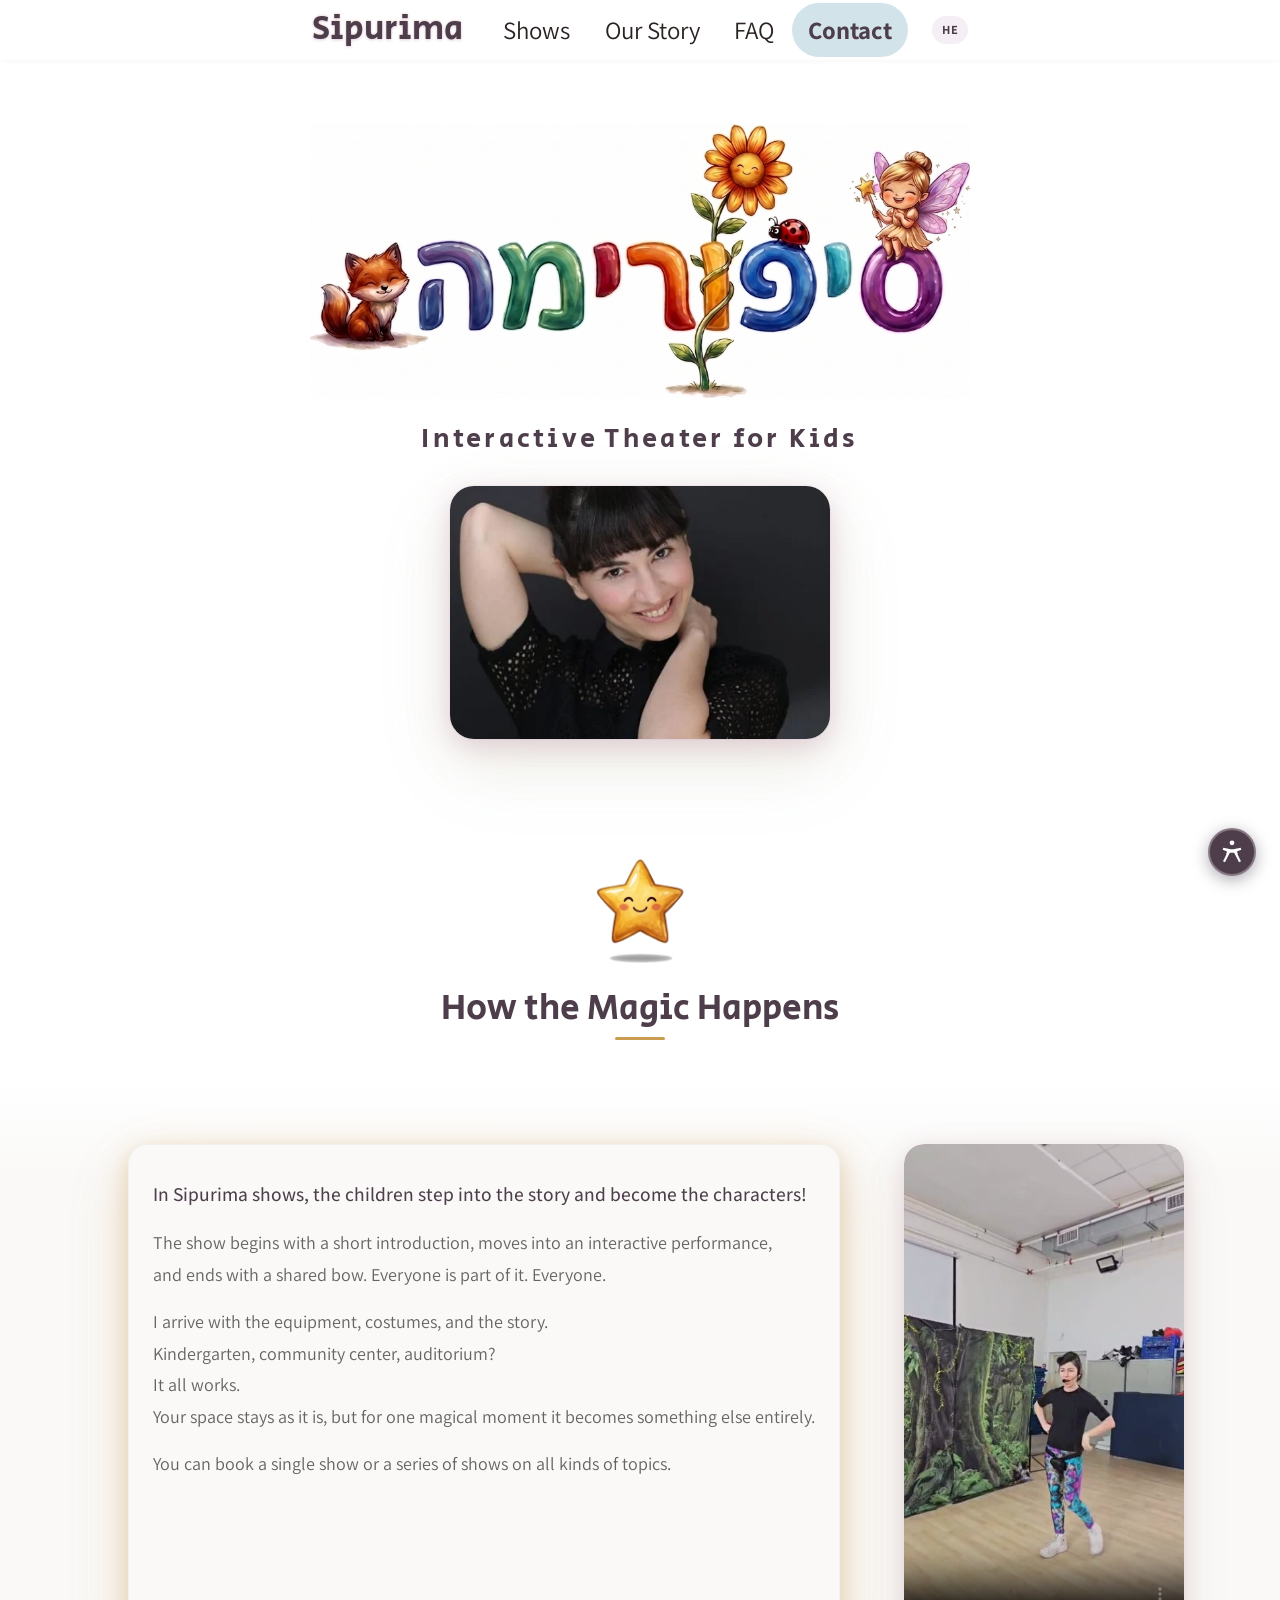
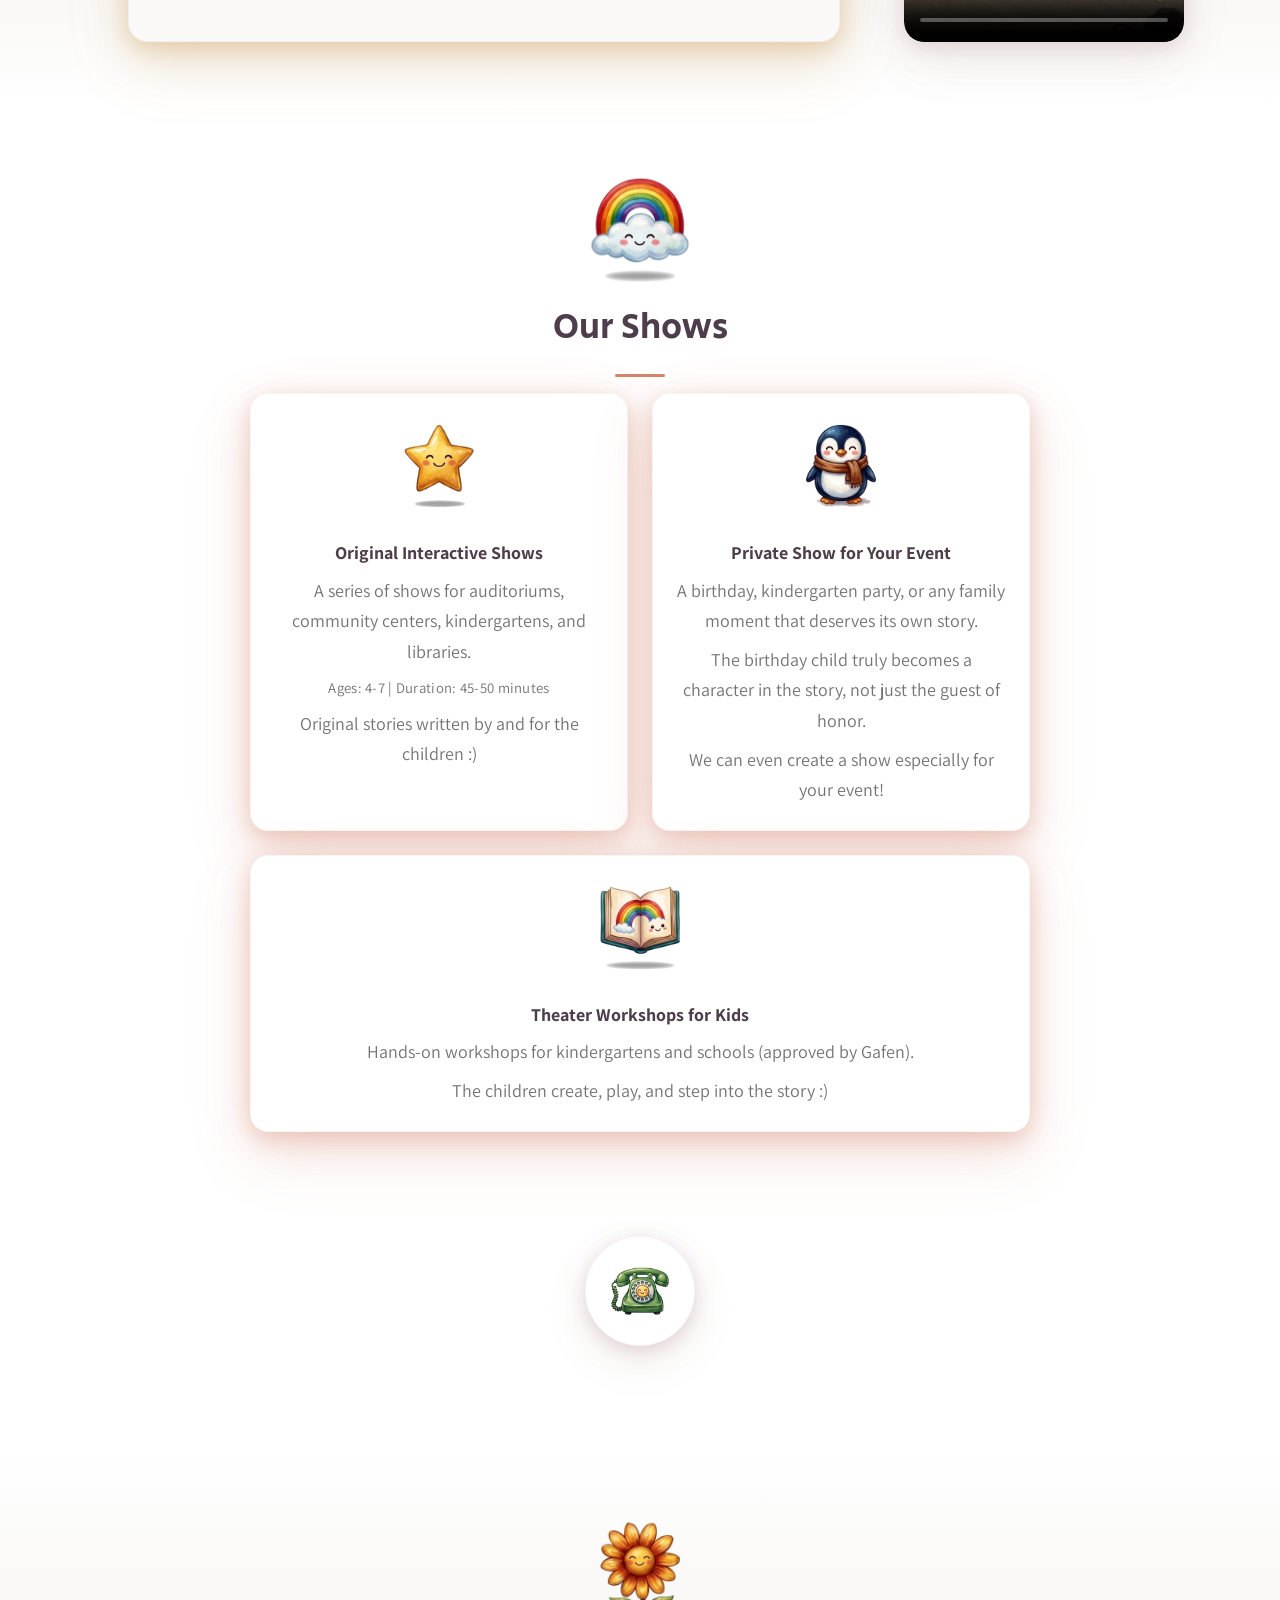
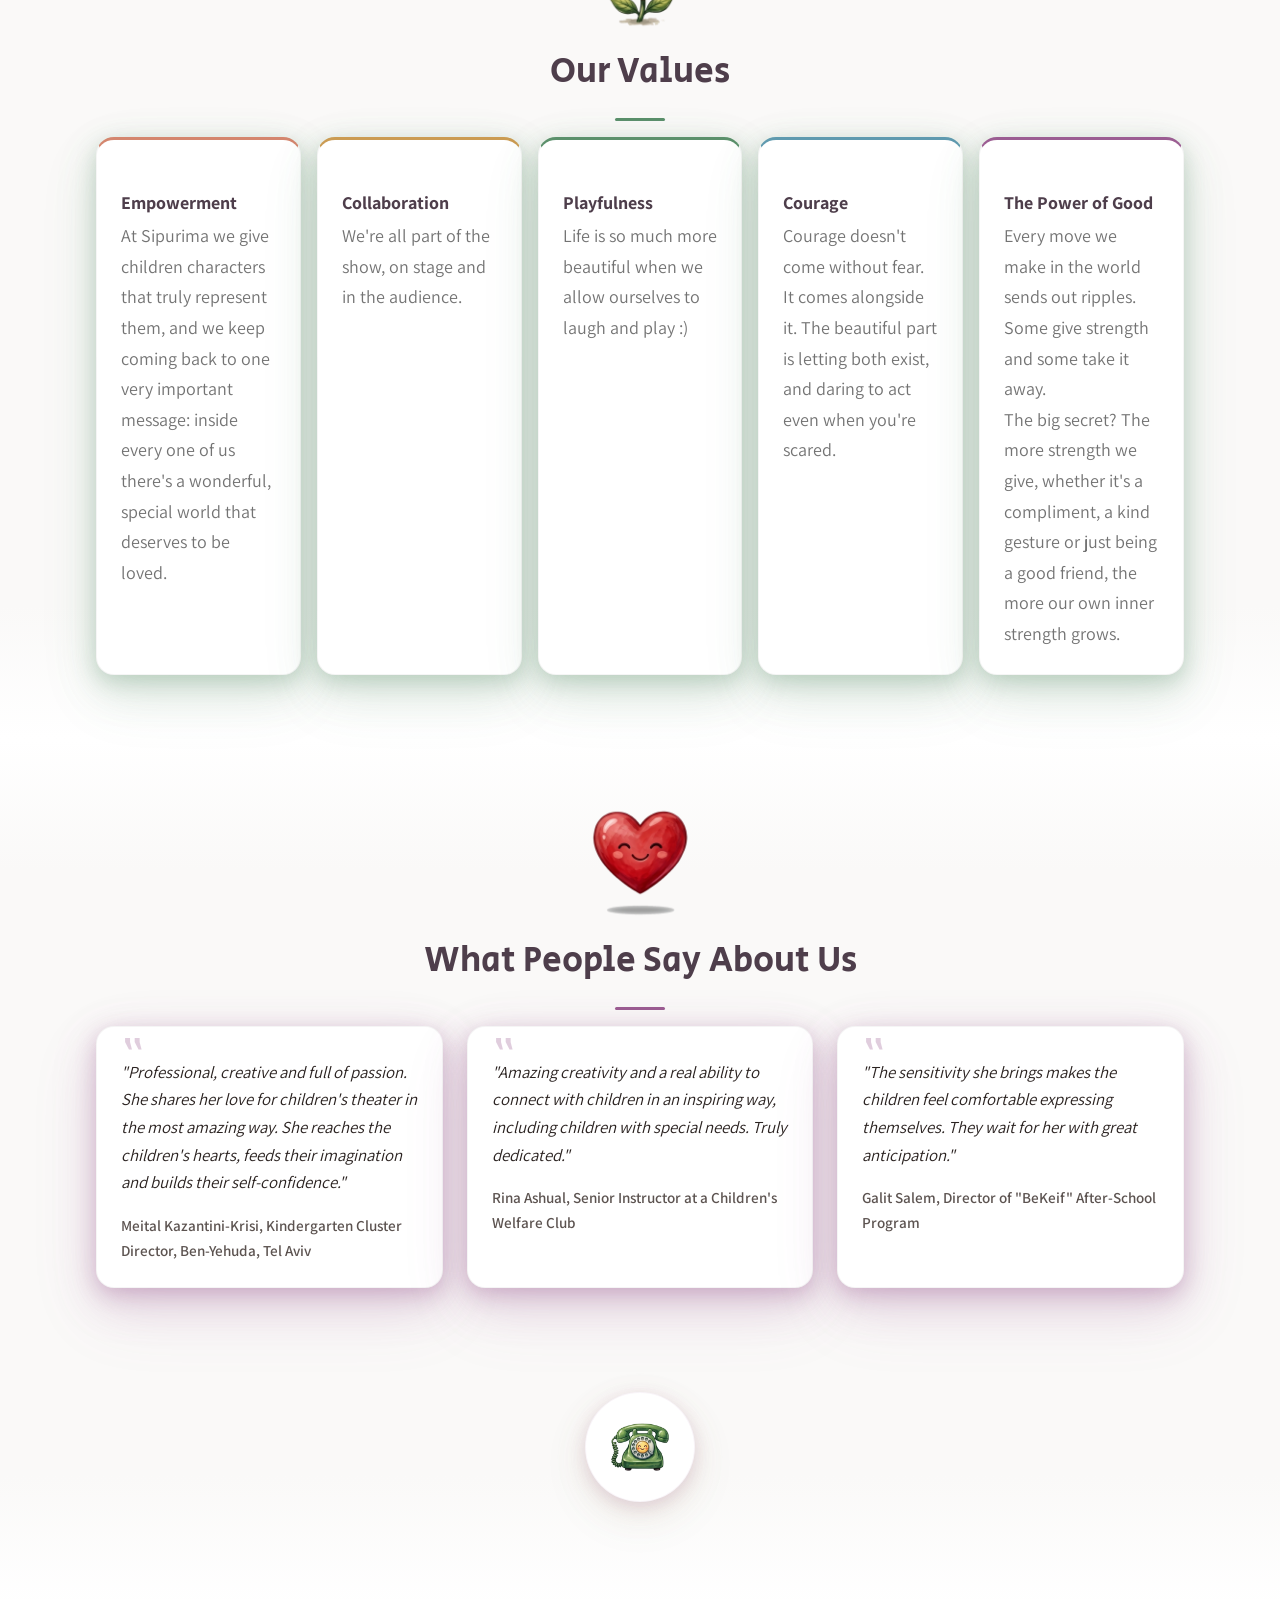
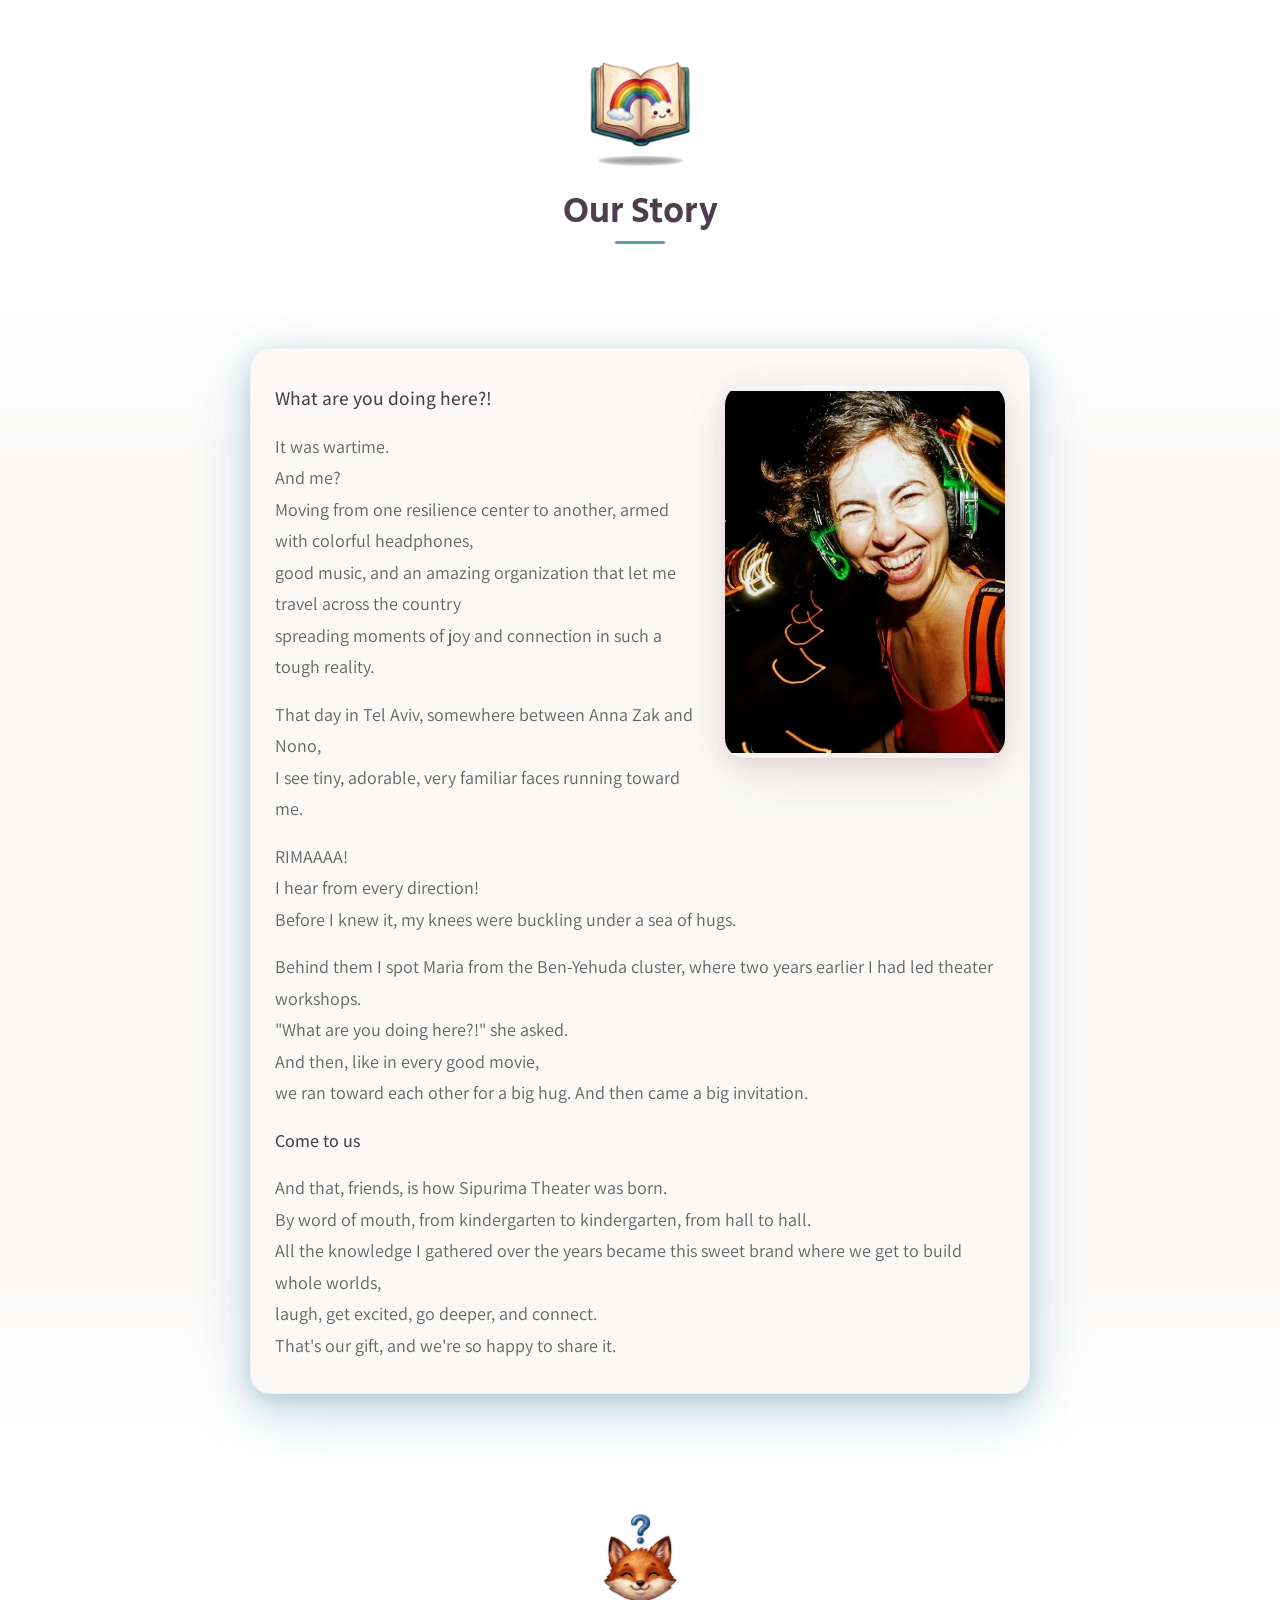
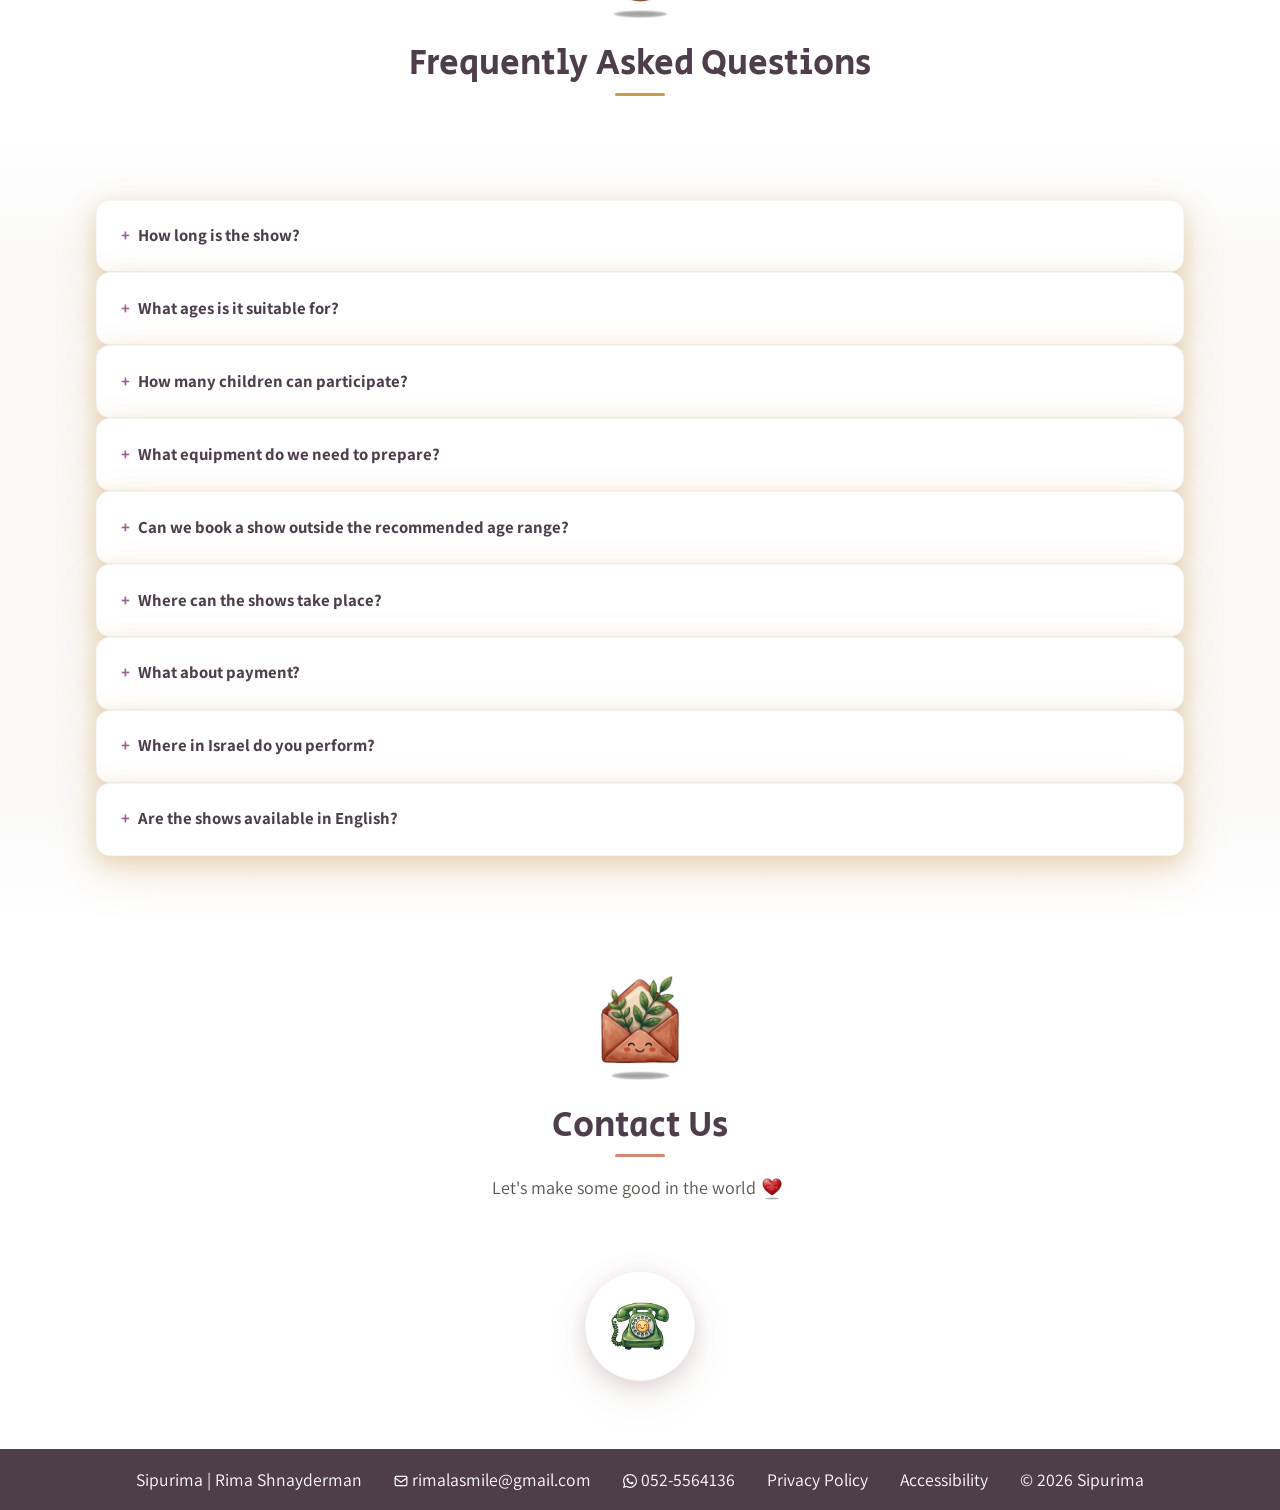
==== commit b83306f8: "copy: polish English text, remove AI-isms Co-Authored-By: Claude Opus 4.6 <noreply@anthropic.com>" ====
--- a/website/en/index.html
+++ b/website/en/index.html
@@ -201,8 +201,8 @@
           <div class="content-card">
             <p><strong>In Sipurima shows, the children step into the story and become the characters!</strong></p>
             <p>The show begins with a short introduction, moves into an interactive performance,<br>and ends with a shared bow. Everyone is part of it. Everyone.</p>
-            <p>I arrive with the equipment, costumes, and the story.<br>Kindergarten, community center, auditorium?<br>It all works.<br>Your space stays as it is, but for one magical moment it transforms into another world.</p>
-            <p>You can book a single show or a series of shows on a variety of themes.</p>
+            <p>I arrive with the equipment, costumes, and the story.<br>Kindergarten, community center, auditorium?<br>It all works.<br>Your space stays as it is, but for one magical moment it becomes something else entirely.</p>
+            <p>You can book a single show or a series of shows on all kinds of topics.</p>
           </div>
           <div class="how__video">
             <video controls playsinline preload="metadata" poster="../assets/video/poster.jpg" aria-label="Video clip from a Sipurima show">
@@ -256,7 +256,7 @@
           <div class="values">
             <div class="values__item reveal values__item--coral">
               <h4>Empowerment</h4>
-              <p>At Sipurima we give children characters that truly represent them, and we keep coming back to one very important message: inside each and every one of us there's a wonderful, special world that deserves to be loved.</p>
+              <p>At Sipurima we give children characters that truly represent them, and we keep coming back to one very important message: inside every one of us there's a wonderful, special world that deserves to be loved.</p>
             </div>
             <div class="values__item reveal values__item--yellow">
               <h4>Collaboration</h4>
@@ -268,7 +268,7 @@
             </div>
             <div class="values__item reveal values__item--lavender">
               <h4>Courage</h4>
-              <p>Courage doesn't come without fear. It comes alongside it. The beauty is in letting both exist, and daring to act even when you're scared.</p>
+              <p>Courage doesn't come without fear. It comes alongside it. The beautiful part is letting both exist, and daring to act even when you're scared.</p>
             </div>
             <div class="values__item reveal values__item--purple">
               <h4>The Power of Good</h4>
@@ -288,7 +288,7 @@
         <div class="page-header__line page-header__line--purple"></div>
         <div class="testimonials">
           <blockquote class="testimonial reveal">
-            <p>"Professional, creative and full of passion. She conveys her love for children's theater in a captivating way. She reaches the children's hearts, enriches their imagination and builds their self-confidence."</p>
+            <p>"Professional, creative and full of passion. She shares her love for children's theater in the most amazing way. She reaches the children's hearts, feeds their imagination and builds their self-confidence."</p>
             <footer>Meital Kazantini-Krisi, Kindergarten Cluster Director, Ben-Yehuda, Tel Aviv</footer>
           </blockquote>
           <blockquote class="testimonial reveal">
@@ -329,7 +329,7 @@
             </picture>
             <p><strong>What are you doing here?!</strong></p>
 
-            <p>It was wartime.<br>And me?<br>Moving from one resilience center to another, armed with colorful headphones,<br>good music, and an amazing organization that let me travel across the country<br>spreading moments of joy and connection in a complex reality.</p>
+            <p>It was wartime.<br>And me?<br>Moving from one resilience center to another, armed with colorful headphones,<br>good music, and an amazing organization that let me travel across the country<br>spreading moments of joy and connection in such a tough reality.</p>
 
             <p>That day in Tel Aviv, somewhere between Anna Zak and Nono,<br>I see tiny, adorable, very familiar faces running toward me.</p>
 
@@ -339,7 +339,7 @@
 
             <p><strong>Come to us</strong></p>
 
-            <p>And that, friends, is how Sipurima Theater was born.<br>By word of mouth, from kindergarten to kindergarten, from hall to hall.<br>All the knowledge I gathered over the years distilled into a sweet brand where we get to build entire worlds,<br>laugh, be moved, go deeper, and connect.<br>That's our gift, and we're so happy to share it.</p>
+            <p>And that, friends, is how Sipurima Theater was born.<br>By word of mouth, from kindergarten to kindergarten, from hall to hall.<br>All the knowledge I gathered over the years became this sweet brand where we get to build whole worlds,<br>laugh, get excited, go deeper, and connect.<br>That's our gift, and we're so happy to share it.</p>
           </div>
         </div>
       </div>
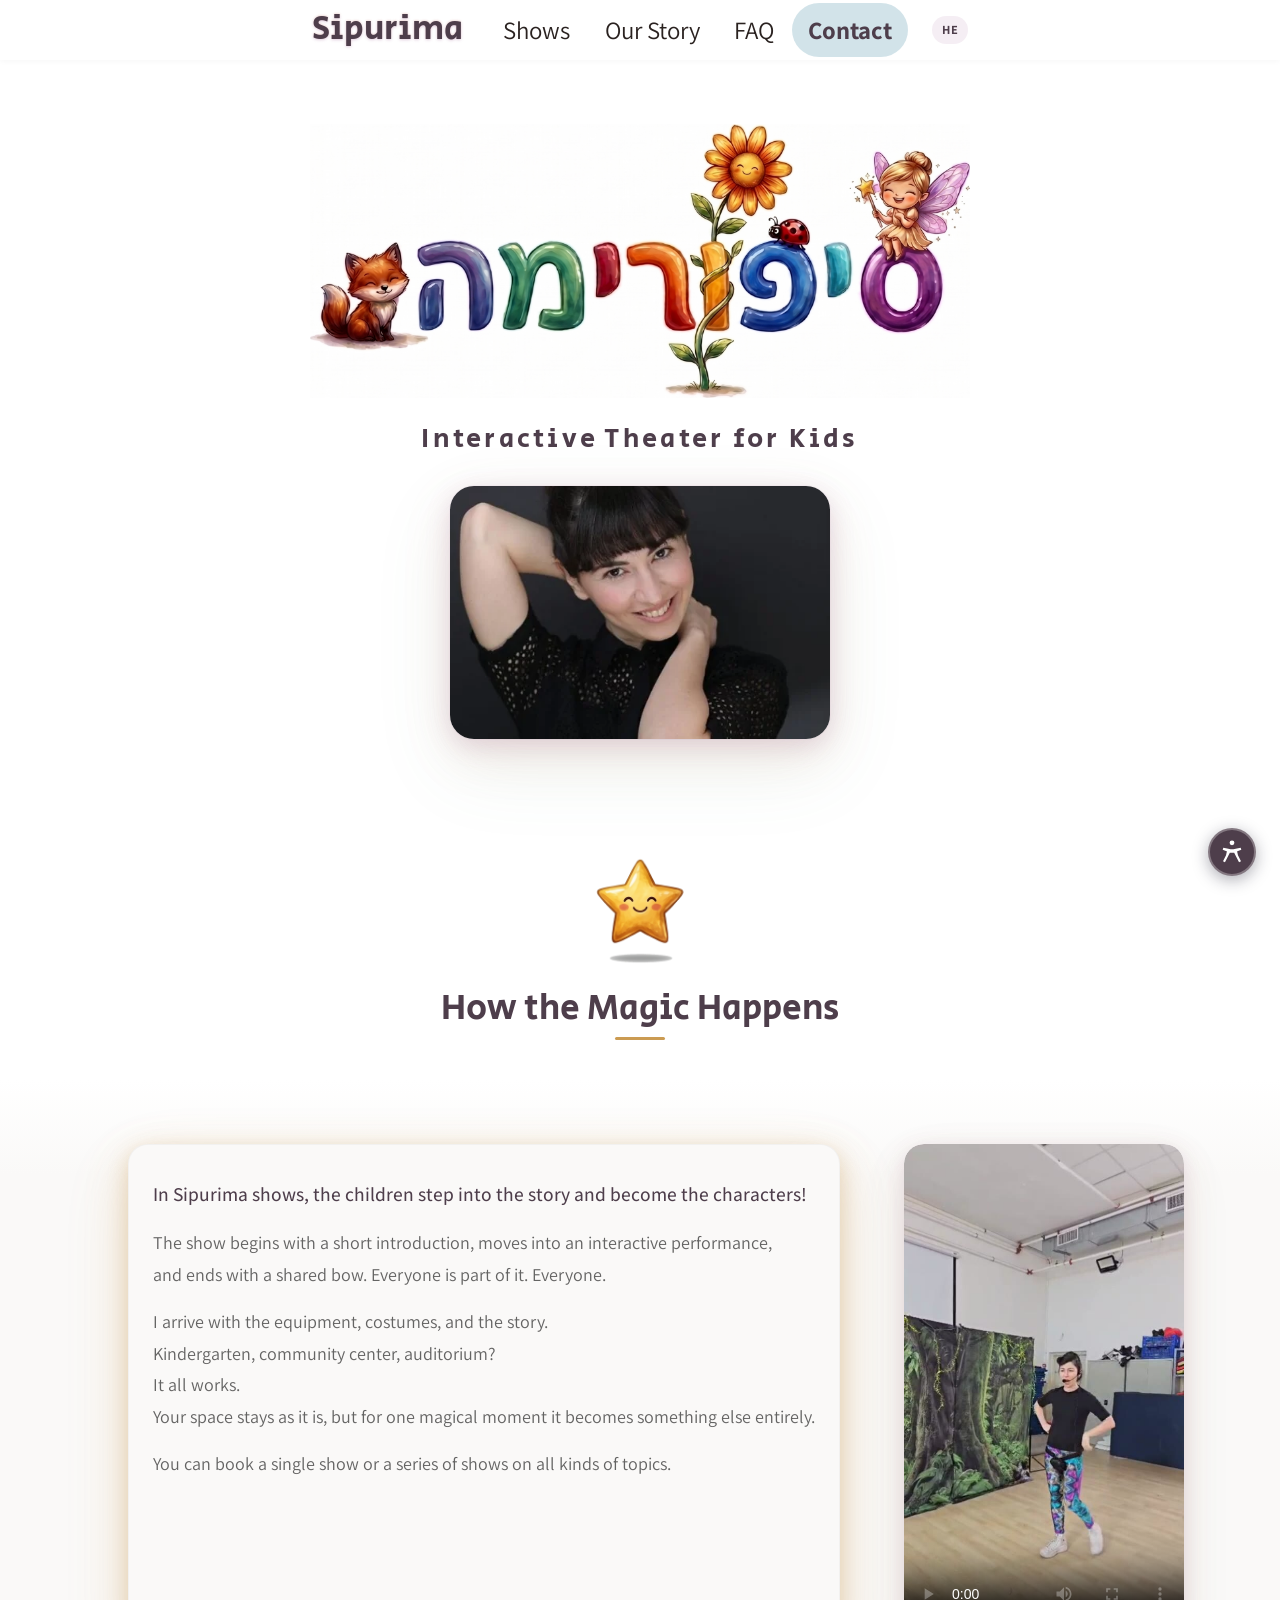
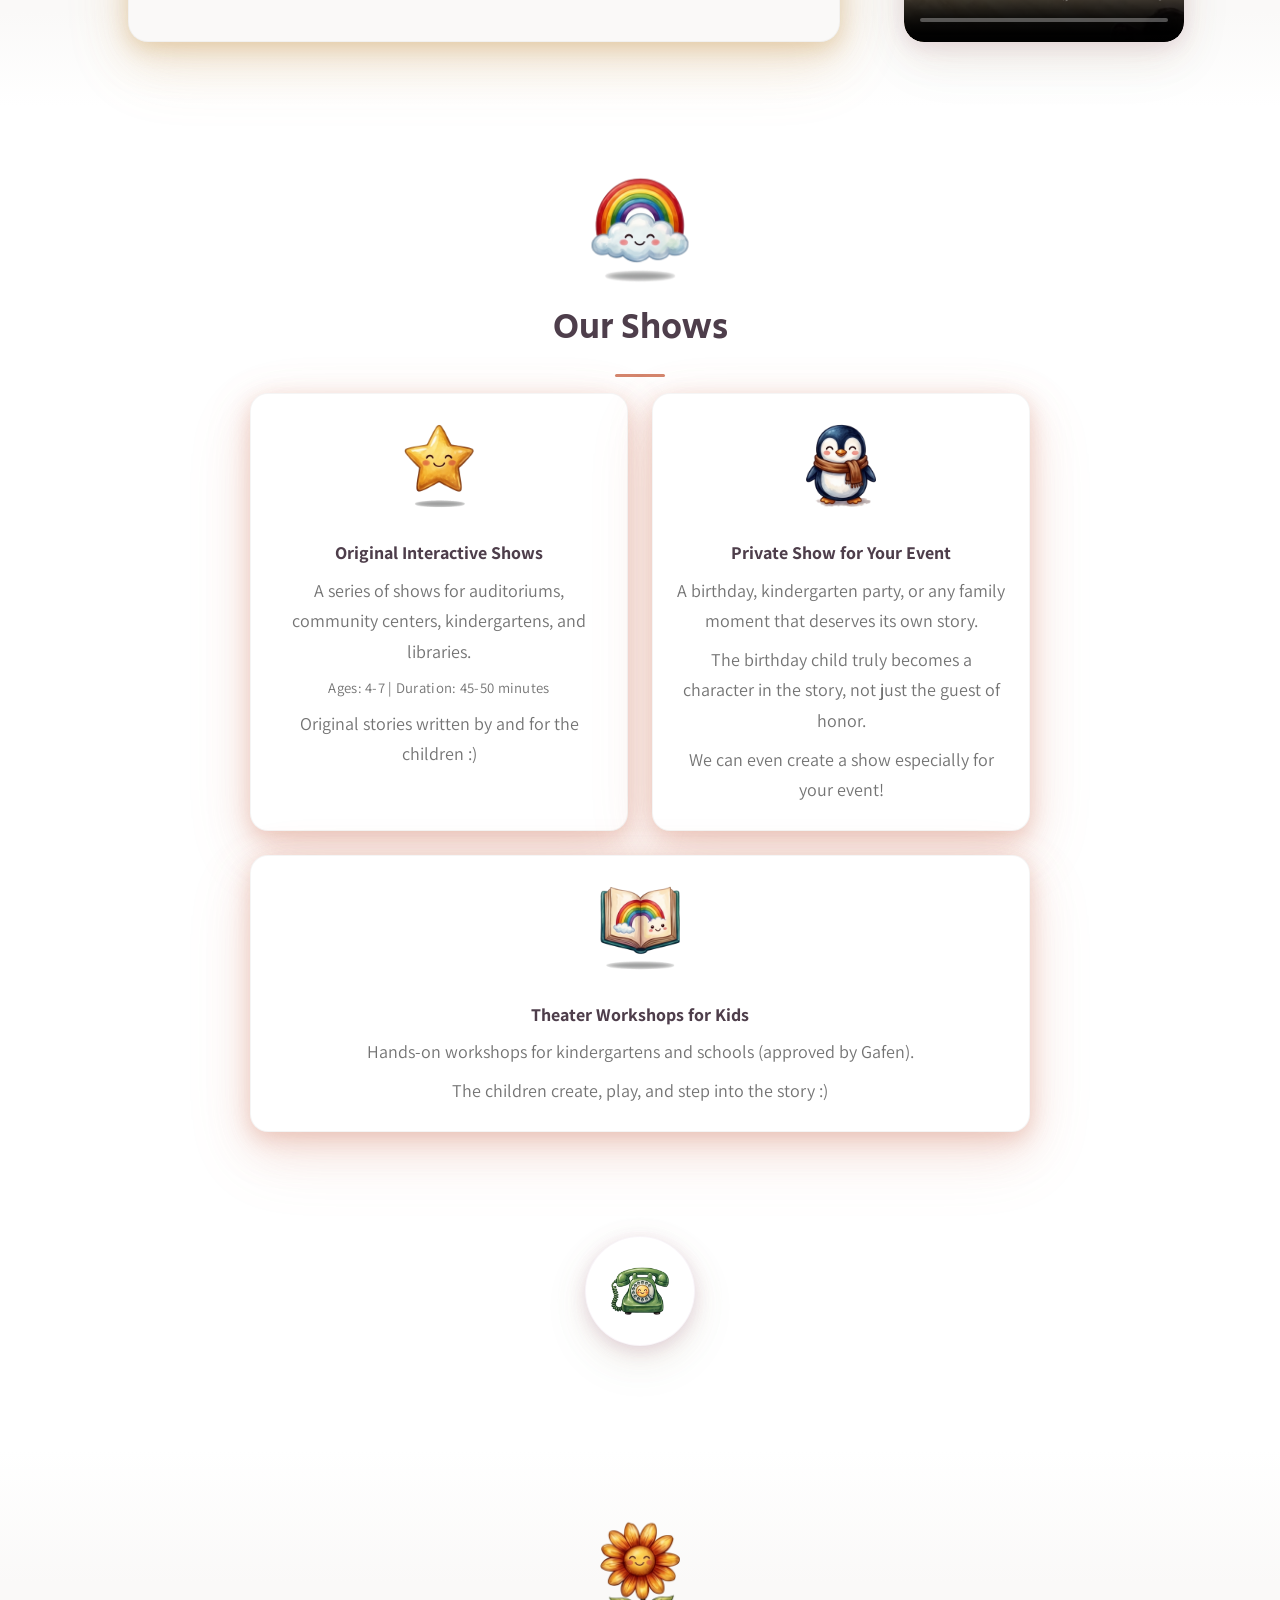
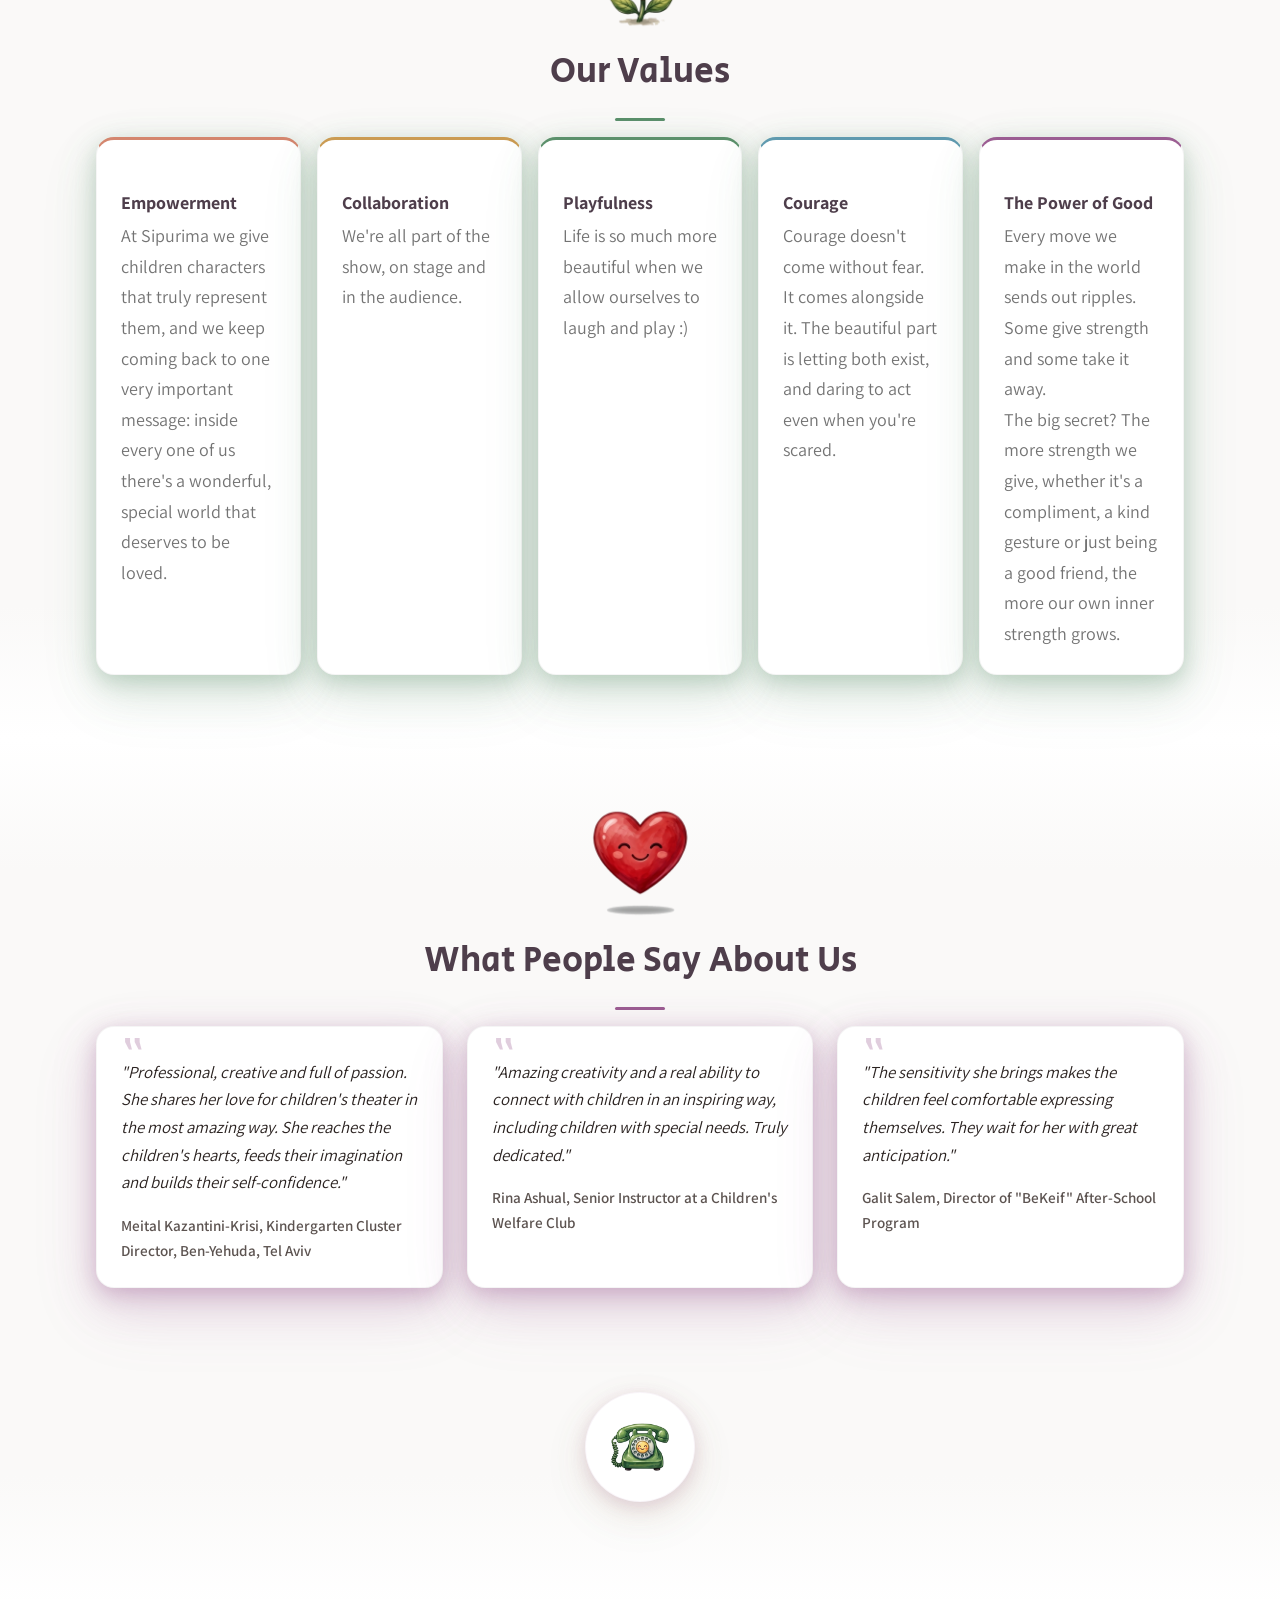
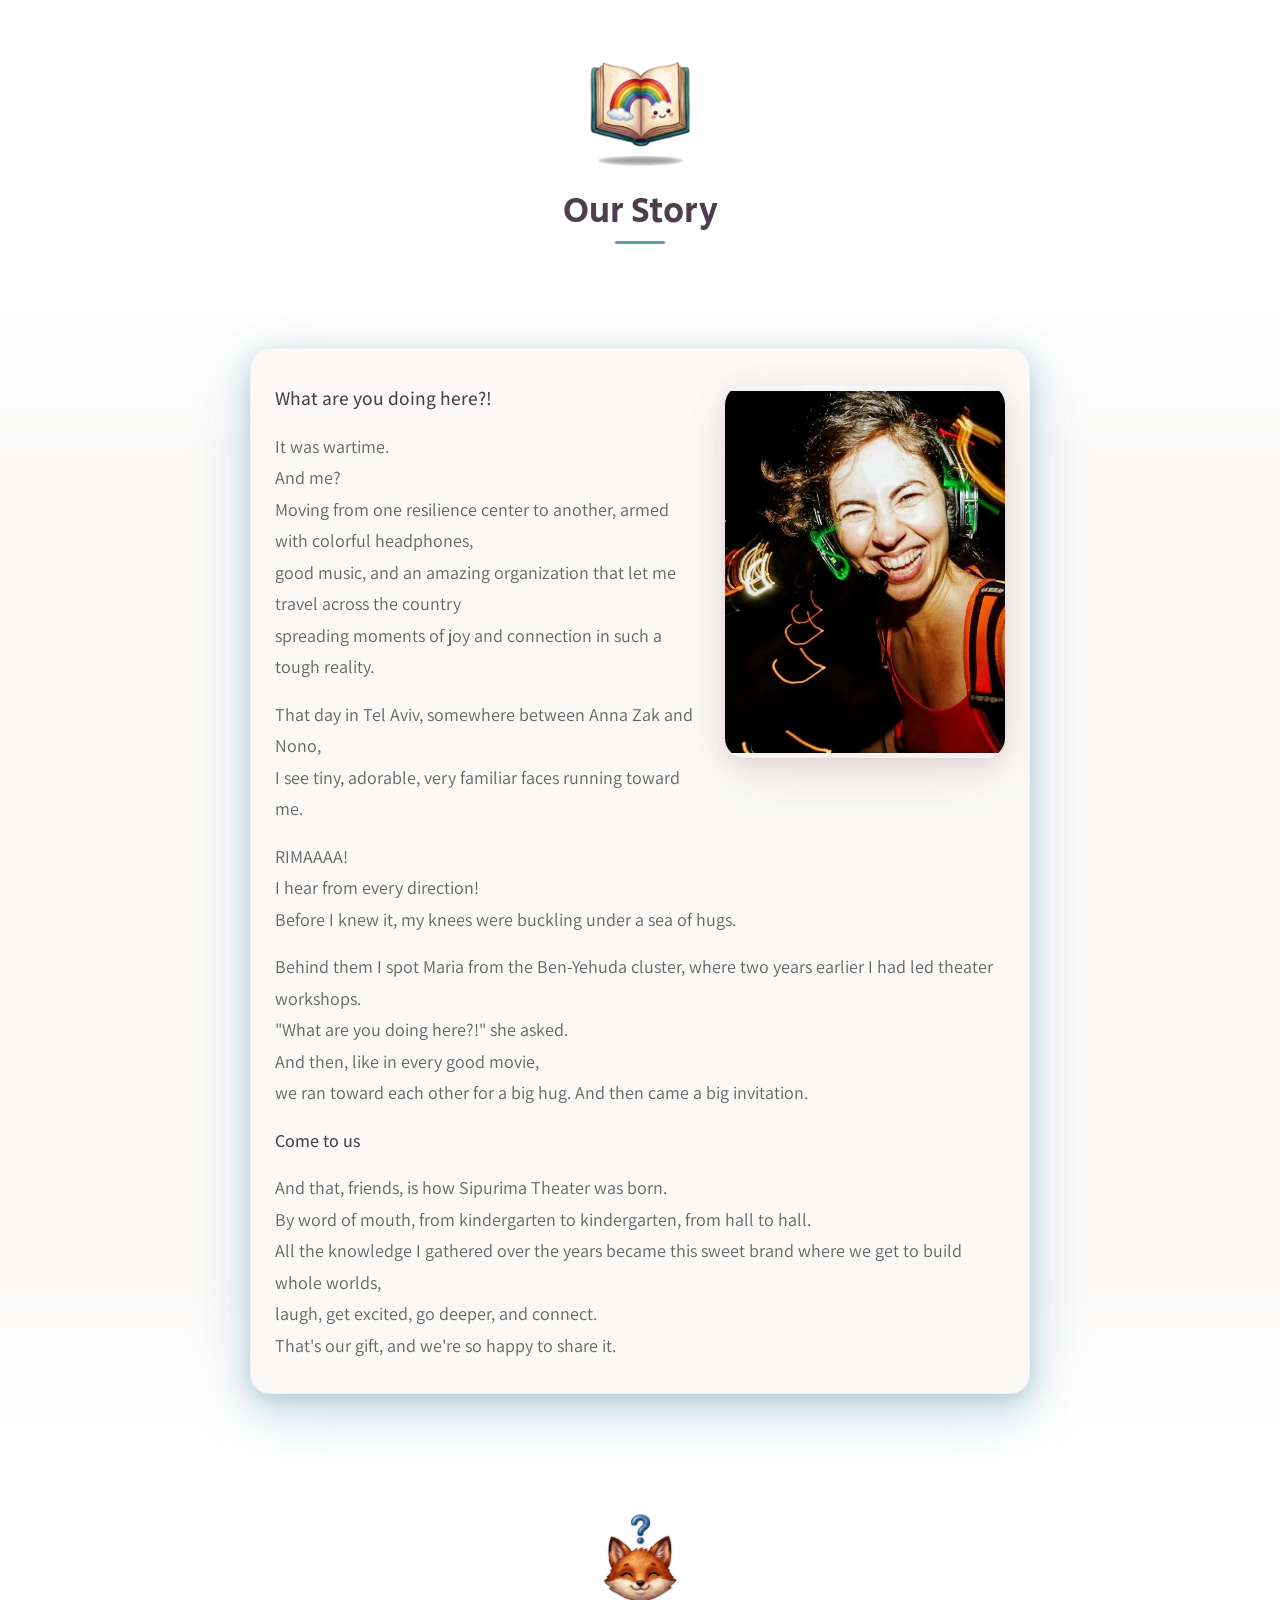
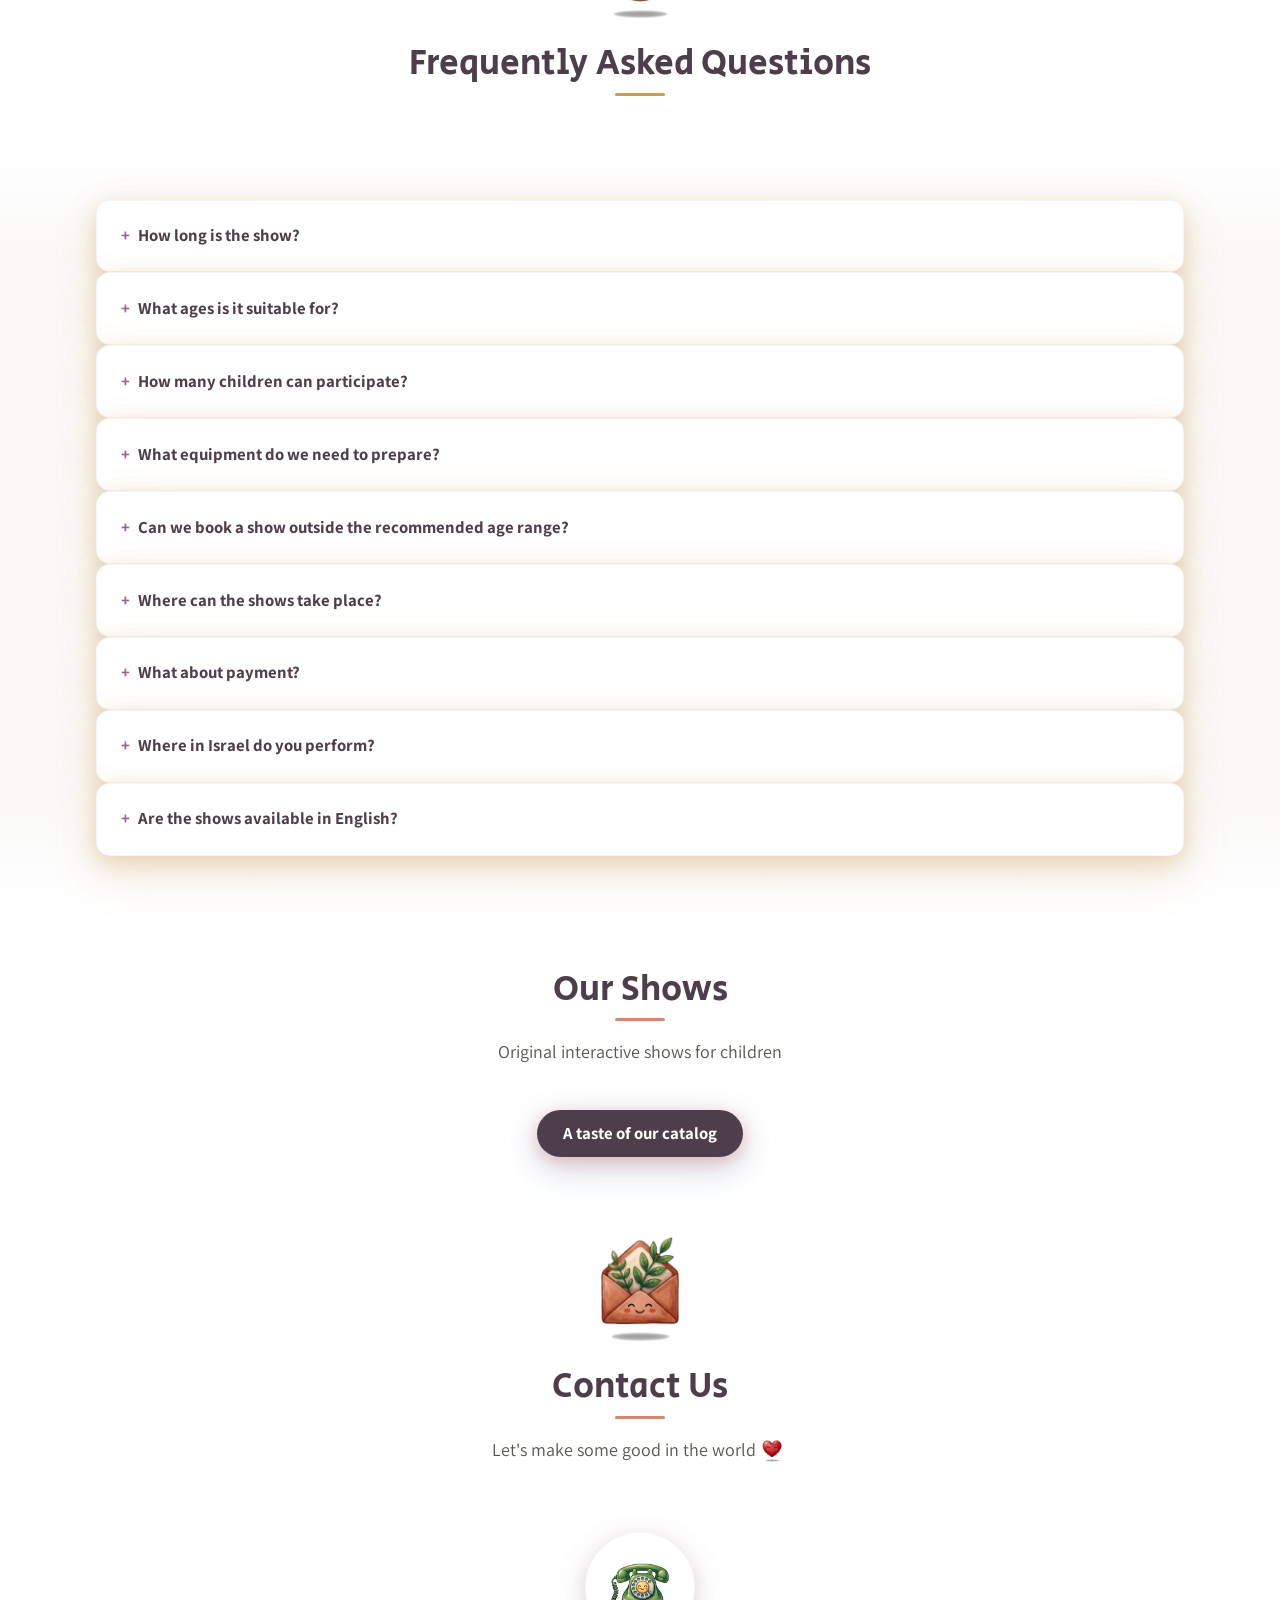
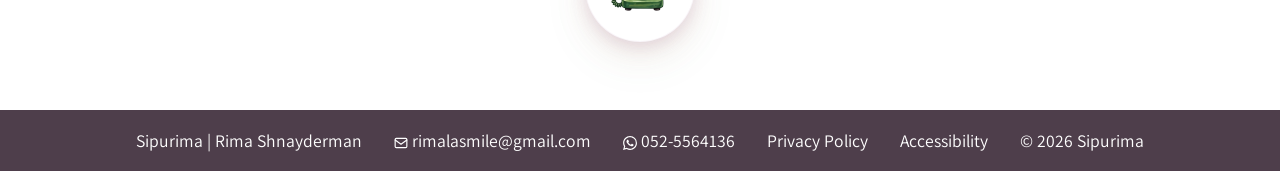
==== commit b88305b5: "catalog: add catalog section to English site Co-Authored-By: Claude Opus 4.6 <noreply@anthropic.com>" ====
--- a/website/en/index.html
+++ b/website/en/index.html
@@ -411,6 +411,18 @@
 
     </section>
 
+    <!-- ═══════════ CATALOG ═══════════ -->
+    <section id="catalog" class="scroll-section">
+      <div class="page-header">
+        <div class="container">
+          <h2 class="section__title">Our Shows</h2>
+          <div class="page-header__line page-header__line--pink"></div>
+          <p class="section__sub">Original interactive shows for children</p>
+          <a href="../catalog.html" class="btn btn--primary" style="margin-top: 1.2rem;">A taste of our catalog</a>
+        </div>
+      </div>
+    </section>
+
     <!-- ═══════════ CONTACT ═══════════ -->
     <section id="contact" class="scroll-section">
 
--- a/website/style.css
+++ b/website/style.css
@@ -1240,11 +1240,11 @@
 .catalog-card {
   background: #fff;
   border-radius: var(--radius);
-  padding: 1.4rem;
+  padding: 0;
   display: flex;
-  gap: 1rem;
-  align-items: flex-start;
+  flex-direction: column;
   cursor: pointer;
+  overflow: hidden;
   transition: box-shadow 0.2s, transform 0.2s;
   box-shadow: 0 2px 10px rgba(212,134,110,0.15), 0 6px 24px rgba(212,134,110,0.08);
 }
@@ -1253,7 +1253,22 @@
   box-shadow: 0 6px 20px rgba(212,134,110,0.28), 0 14px 40px rgba(212,134,110,0.15);
 }
 
+.catalog-card__poster {
+  width: 100%;
+  overflow: hidden;
+}
+.catalog-card__poster-img {
+  width: 100%;
+  height: auto;
+  display: block;
+}
+.catalog-card__poster-placeholder {
+  width: 100%;
+  aspect-ratio: 3/2;
+  background: linear-gradient(135deg, var(--bg-warm) 0%, #f0e6d8 100%);
+}
 .catalog-card__body {
+  padding: 1.2rem;
   flex: 1;
   min-width: 0;
 }
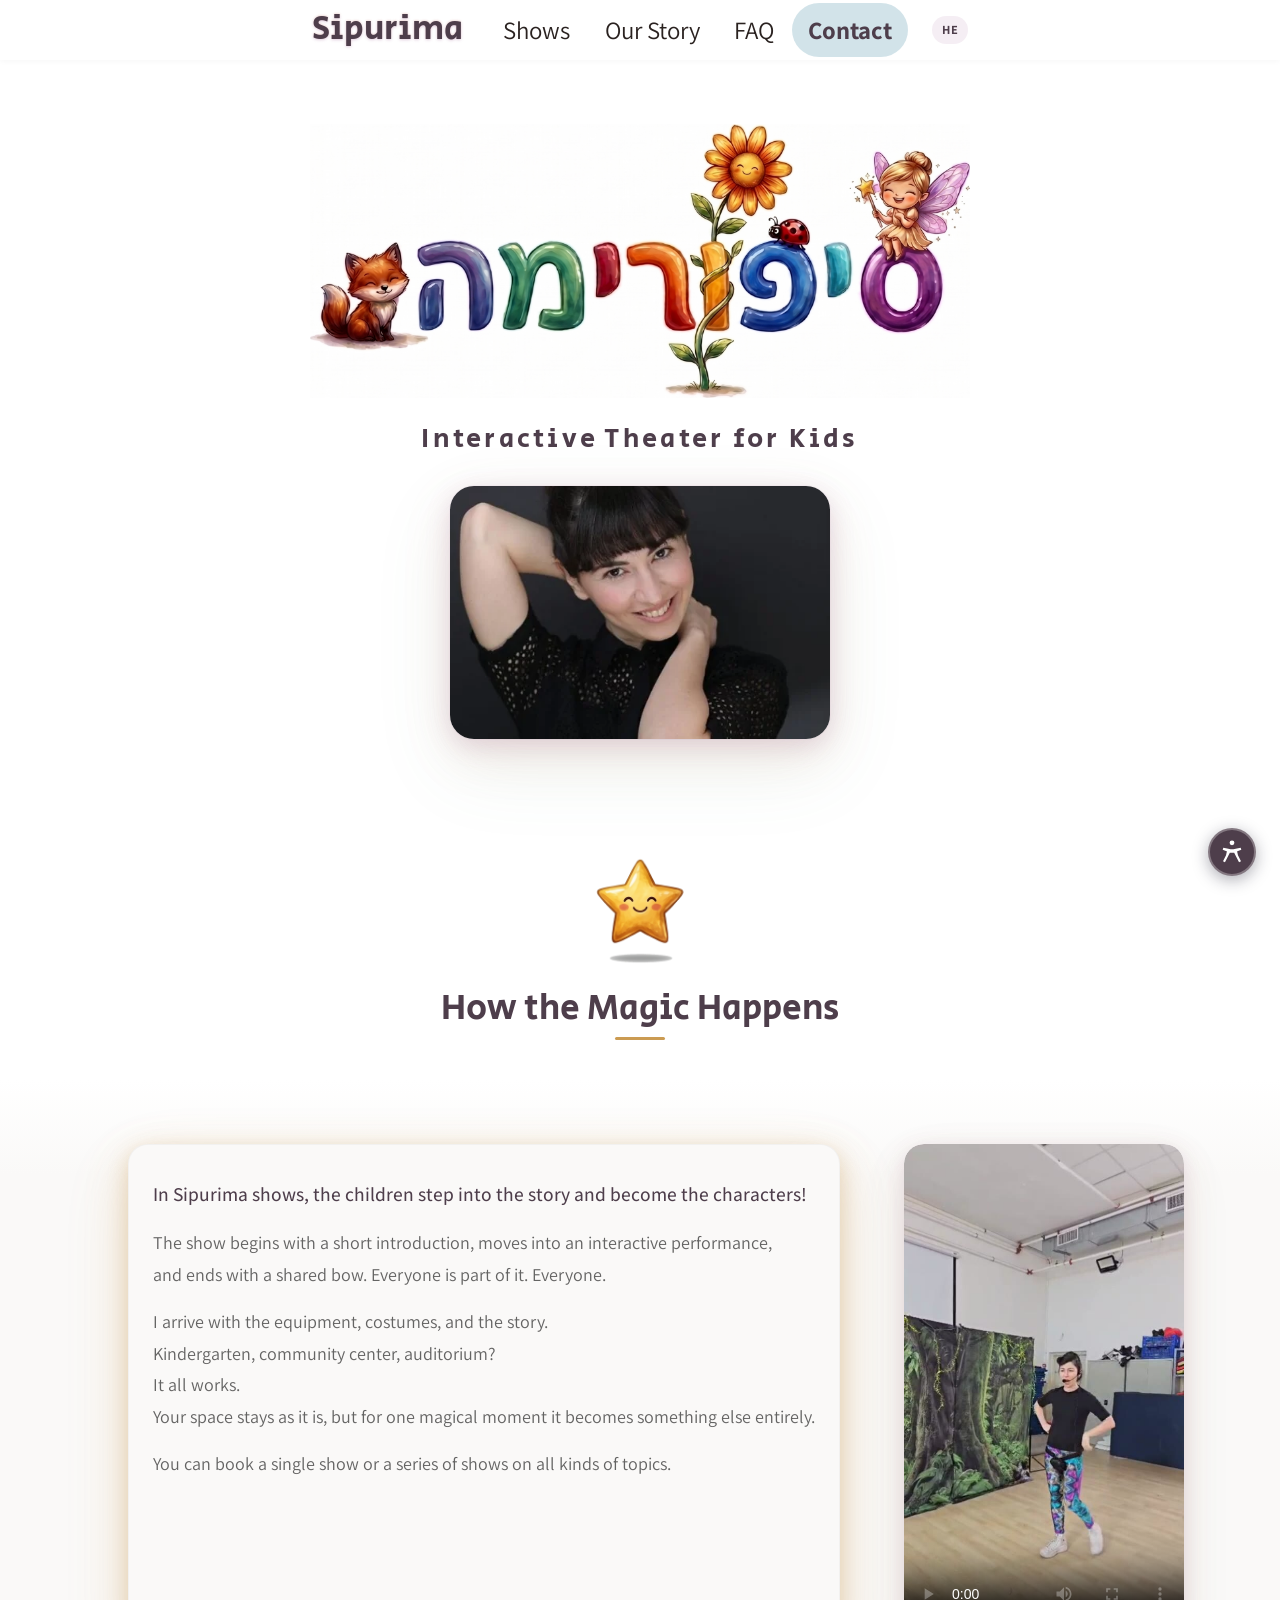
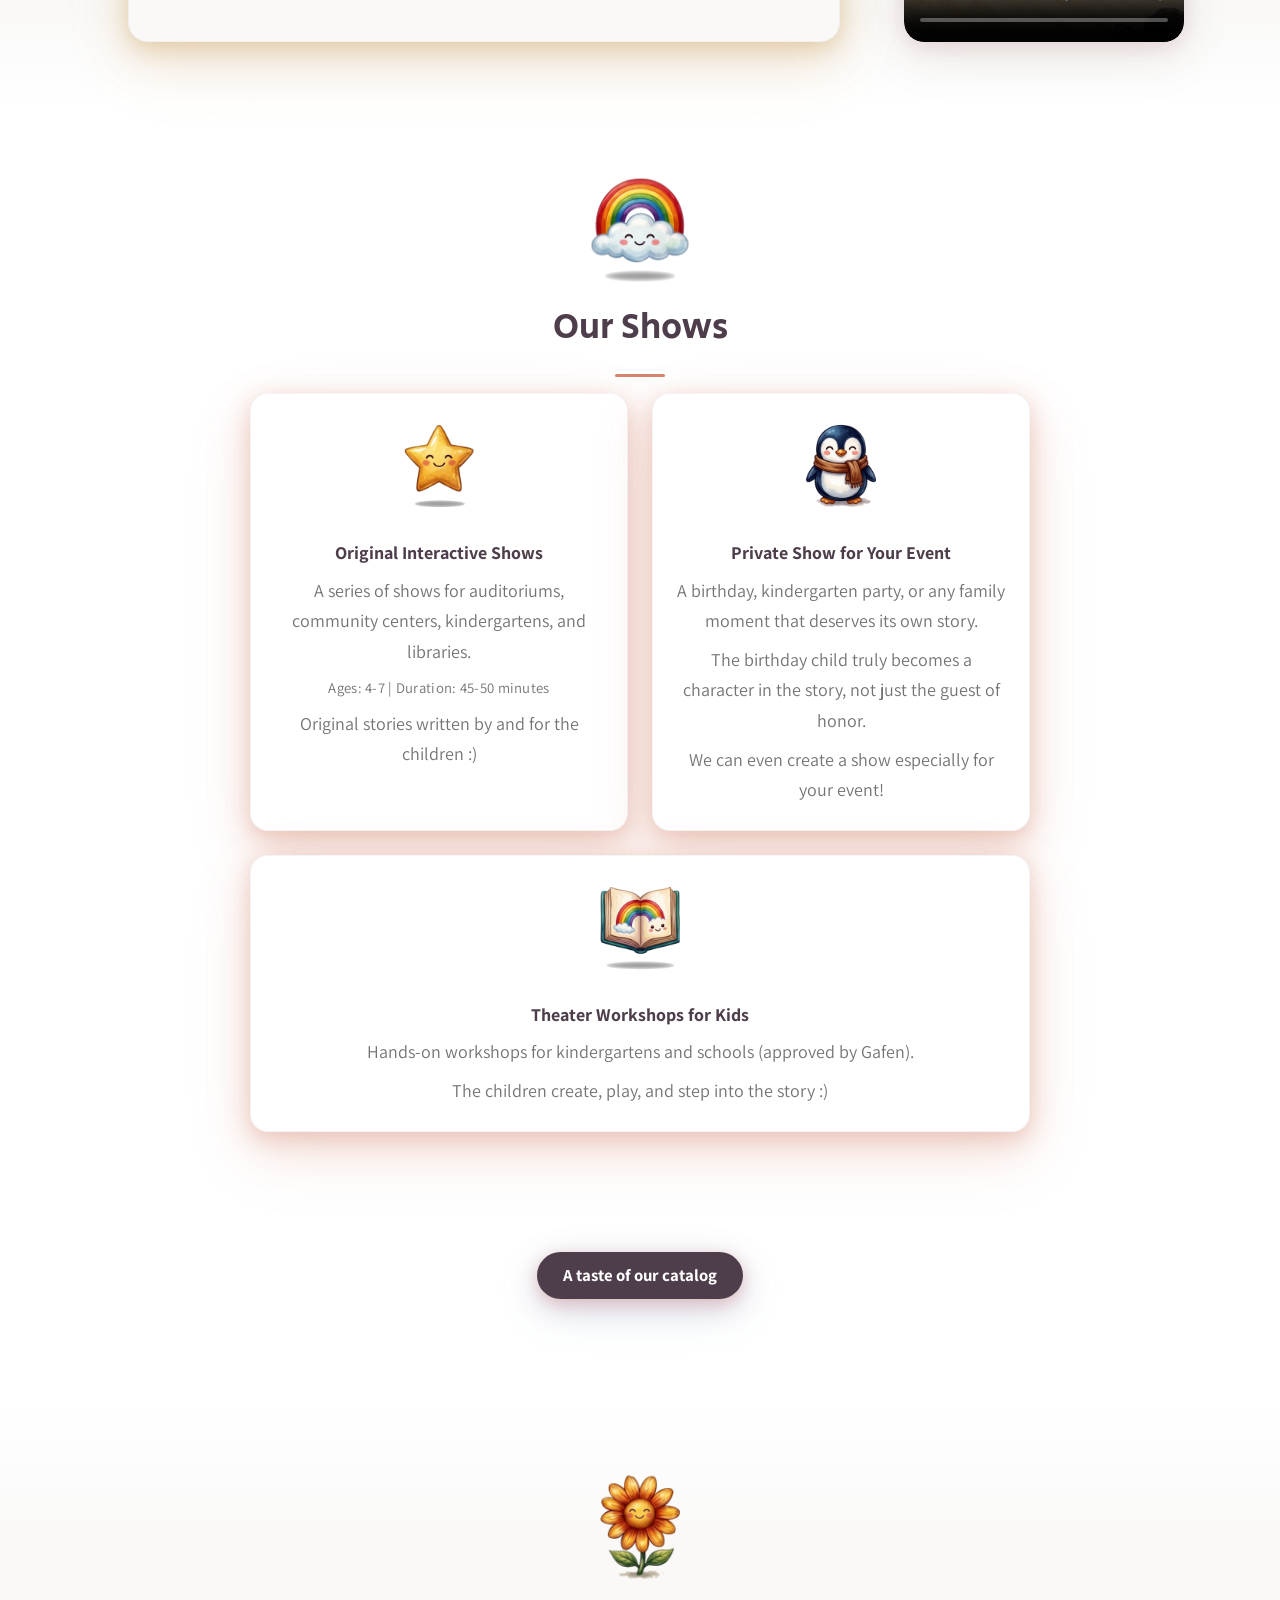
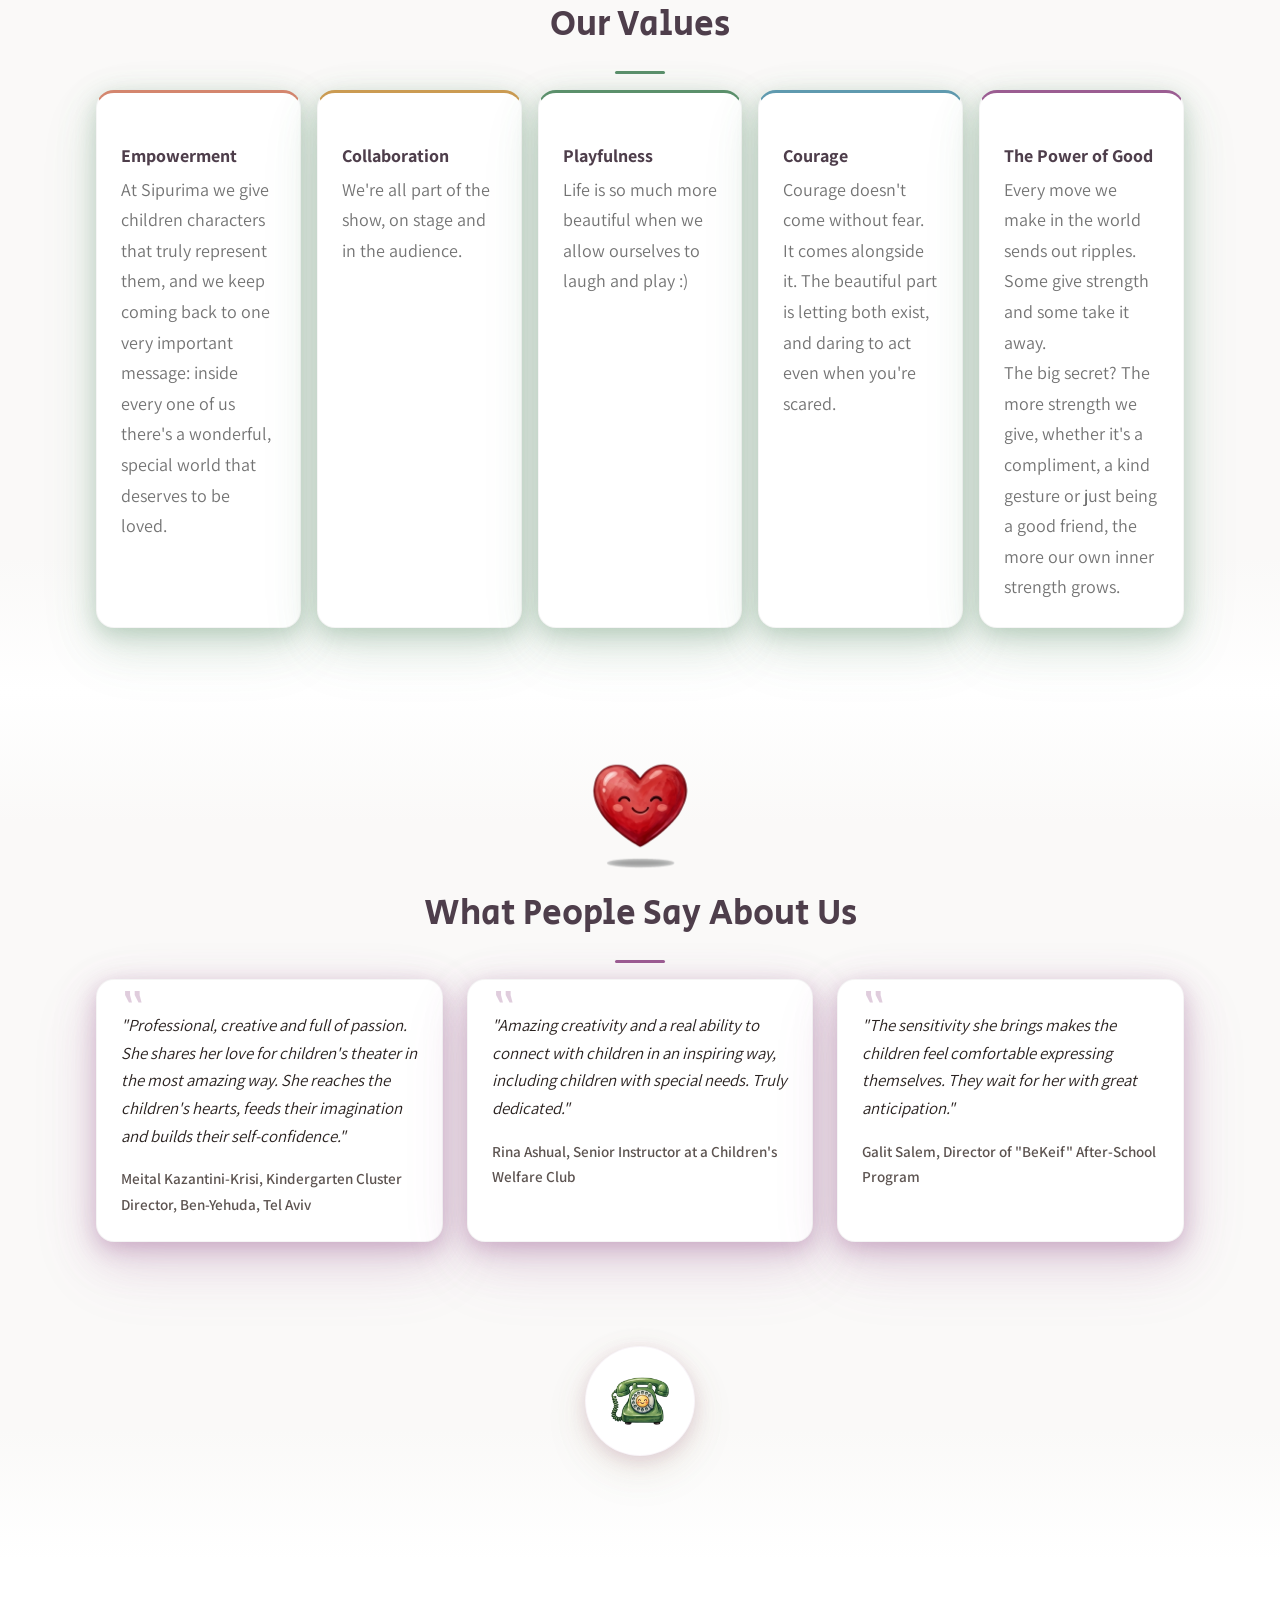
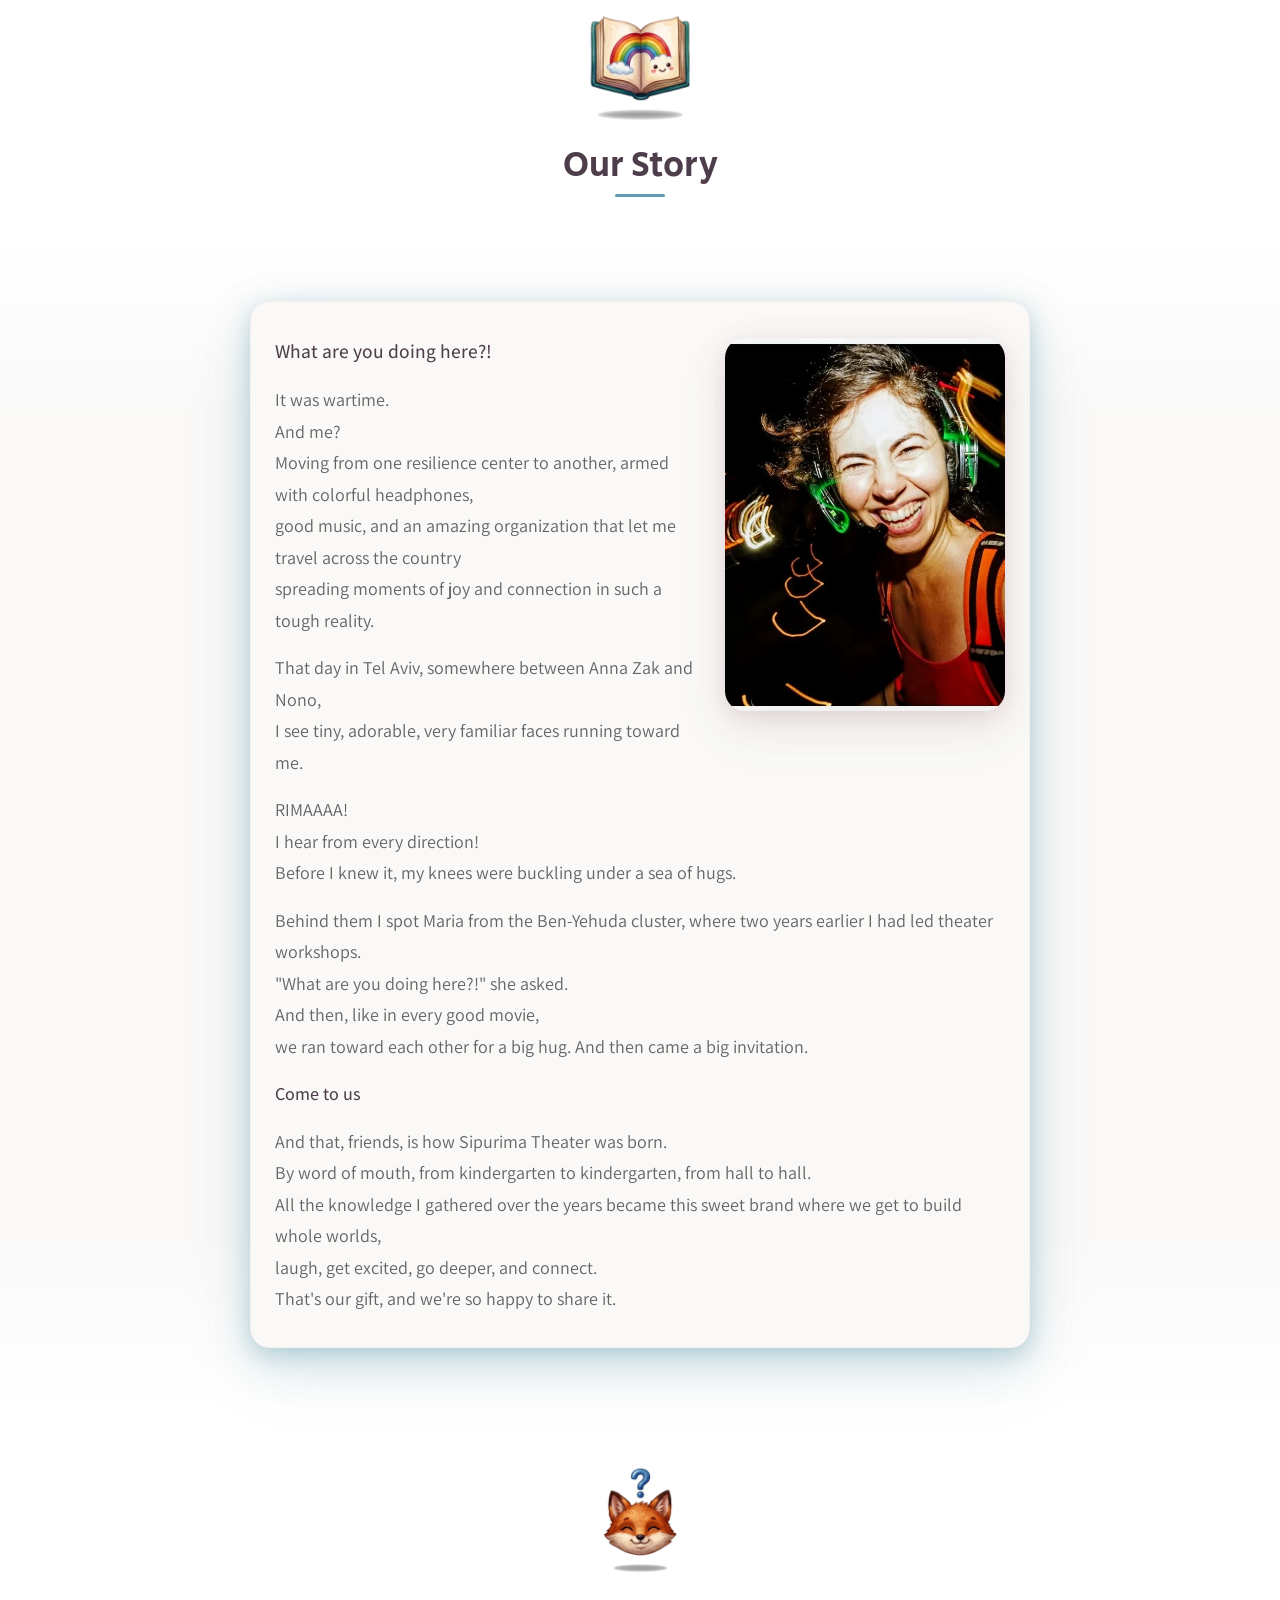
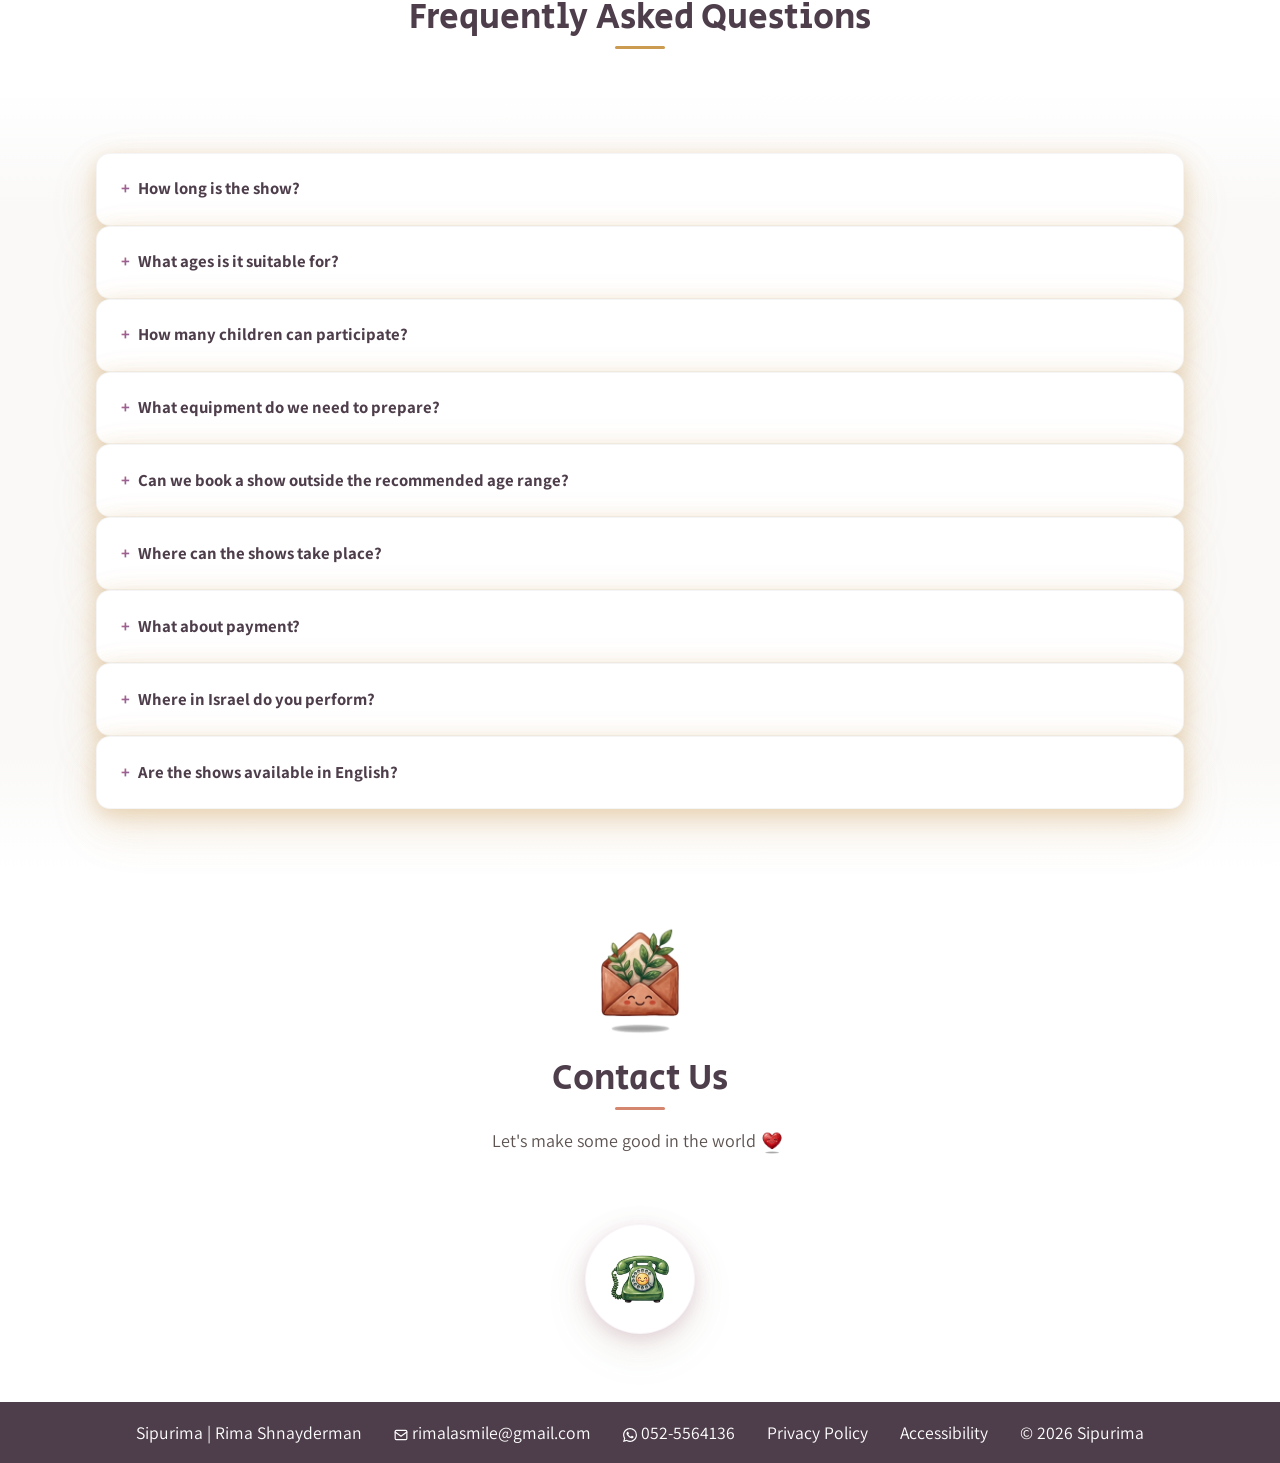
==== commit 910f3299: "catalog: collapsible filters, fix layout, swap peace-knights poster - Replace shows CTA with catalog" ====
--- a/website/en/index.html
+++ b/website/en/index.html
@@ -240,10 +240,7 @@
             </div>
           </div>
           <div class="cta-wrap">
-            <a class="cta-circle" href="https://wa.me/972525564136?text=Hi%20Rima%2C%20I'd%20love%20to%20hear%20about%20your%20shows!" target="_blank" rel="noopener noreferrer" data-wa="hero">
-              <img src="../assets/images/icon-phone.png" alt="" class="cta-circle__icon" aria-hidden="true" width="140" height="140">
-              <span class="cta-circle__text">Talk to us</span>
-            </a>
+            <a class="btn btn--primary" href="../catalog.html" style="margin-top: 1rem;">A taste of our catalog</a>
           </div>
         </div>
       </div>
@@ -411,18 +408,6 @@
 
     </section>
 
-    <!-- ═══════════ CATALOG ═══════════ -->
-    <section id="catalog" class="scroll-section">
-      <div class="page-header">
-        <div class="container">
-          <h2 class="section__title">Our Shows</h2>
-          <div class="page-header__line page-header__line--pink"></div>
-          <p class="section__sub">Original interactive shows for children</p>
-          <a href="../catalog.html" class="btn btn--primary" style="margin-top: 1.2rem;">A taste of our catalog</a>
-        </div>
-      </div>
-    </section>
-
     <!-- ═══════════ CONTACT ═══════════ -->
     <section id="contact" class="scroll-section">
 
--- a/website/style.css
+++ b/website/style.css
@@ -1165,6 +1165,33 @@
   margin-top: 0.3rem;
 }
 
+.catalog__filter-wrap {
+  margin-bottom: 2rem;
+  text-align: center;
+}
+.catalog__filter-toggle {
+  display: inline-flex;
+  align-items: center;
+  gap: 0.5rem;
+  padding: 0.6rem 1.4rem;
+  font-family: 'Assistant', sans-serif;
+  font-size: 0.95rem;
+  font-weight: 600;
+  color: var(--heading);
+  background: #fff;
+  border: 1.5px solid rgba(0,0,0,0.1);
+  border-radius: 999px;
+  cursor: pointer;
+  transition: border-color 0.2s, box-shadow 0.2s;
+  box-shadow: 0 2px 8px rgba(212,134,110,0.1);
+}
+.catalog__filter-toggle:hover {
+  border-color: var(--accent-purple);
+  box-shadow: 0 2px 12px rgba(212,134,110,0.2);
+}
+.catalog__filter-icon {
+  vertical-align: middle;
+}
 .catalog__filters {
   display: flex;
   flex-wrap: wrap;
